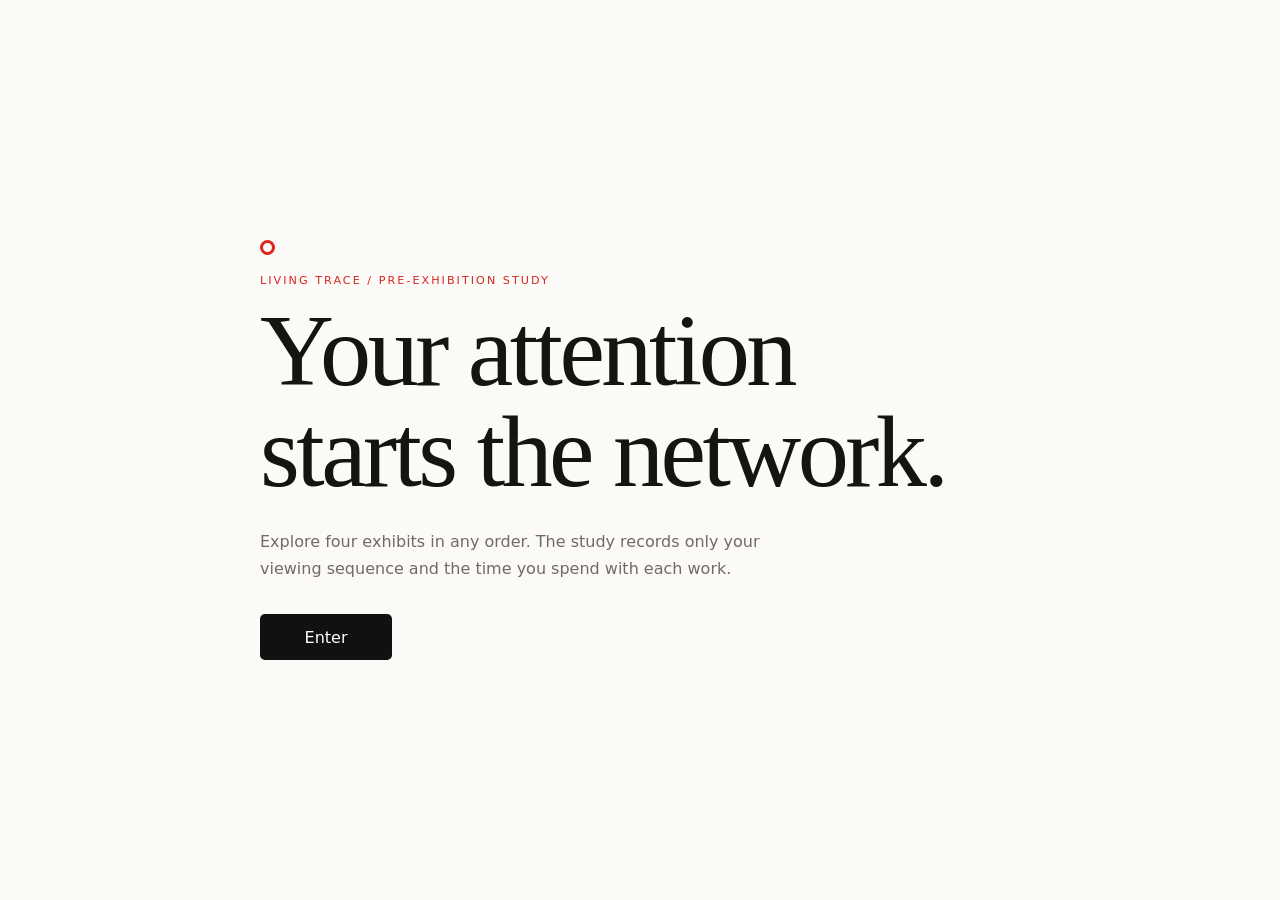
==== web/index.html @ 4df4bc29 "Add files via upload" ====
<!doctype html>
<html lang="en">
<head>
  <meta charset="utf-8">
  <meta name="viewport" content="width=device-width, initial-scale=1">
  <meta name="theme-color" content="#fbfaf7">
  <title>Inside Us — Co-creative Exhibition</title>
  <link rel="stylesheet" href="./style.css">
</head>
<body>
  <section id="visitor-test" class="visitor-test" aria-labelledby="visitor-test-title">
    <div id="test-welcome" class="test-welcome">
      <span class="test-mark" aria-hidden="true"></span>
      <p class="test-kicker">Living Trace / Pre-exhibition study</p>
      <h1 id="visitor-test-title">Your attention<br>starts the network.</h1>
      <p>
        Explore four exhibits in any order. The study records only your viewing
        sequence and the time you spend with each work.
      </p>
      <button id="enter-test" class="test-primary-action" type="button">Enter</button>
    </div>

    <div id="exhibit-picker" class="exhibit-picker" hidden>
      <header class="picker-heading">
        <div>
          <p class="test-kicker">Choose freely</p>
          <h1>Select an exhibit to view</h1>
          <p>Open every exhibit once. Your order and viewing time will form your personal trace.</p>
        </div>
        <div class="picker-progress" aria-live="polite">
          <strong id="viewed-count">0 / 4</strong>
          <span>exhibits viewed</span>
        </div>
      </header>

      <div class="exhibit-choice-grid" aria-label="Available exhibits">
        <button class="exhibit-choice" type="button" data-exhibit-id="Brain">
          <span class="choice-index">01</span>
          <span class="choice-image"><img src="./assets/brain.png" alt="White sculptural model of a brain"></span>
          <span class="choice-name">Brain</span>
          <span class="choice-status">Not viewed</span>
        </button>
        <button class="exhibit-choice" type="button" data-exhibit-id="Eye">
          <span class="choice-index">02</span>
          <span class="choice-image"><img src="./assets/eye.png" alt="White sculptural model of an eye"></span>
          <span class="choice-name">Eye</span>
          <span class="choice-status">Not viewed</span>
        </button>
        <button class="exhibit-choice" type="button" data-exhibit-id="Heart">
          <span class="choice-index">03</span>
          <span class="choice-image"><img src="./assets/heart.png" alt="White sculptural model of a heart"></span>
          <span class="choice-name">Heart</span>
          <span class="choice-status">Not viewed</span>
        </button>
        <button class="exhibit-choice" type="button" data-exhibit-id="Lung">
          <span class="choice-index">04</span>
          <span class="choice-image"><img src="./assets/lung.png" alt="White sculptural model of lungs"></span>
          <span class="choice-name">Lung</span>
          <span class="choice-status">Not viewed</span>
        </button>
      </div>
    </div>

    <dialog id="exhibit-dialog" class="exhibit-dialog" aria-labelledby="detail-title">
      <div class="detail-layout">
        <div class="detail-image-wrap">
          <img id="detail-image" src="" alt="">
        </div>
        <div class="detail-copy">
          <p id="detail-index" class="test-kicker"></p>
          <h2 id="detail-title"></h2>
          <p id="detail-description" class="detail-description"></p>
          <p id="detail-question" class="detail-question"></p>
          <div class="dwell-readout" aria-live="polite">
            <span>Viewing time</span>
            <strong id="detail-dwell-time">0.0s</strong>
          </div>
          <button id="finish-exhibit" class="test-primary-action" type="button">
            Finish viewing
          </button>
        </div>
      </div>
    </dialog>
  </section>

  <section id="visit-complete" class="visit-complete" aria-labelledby="visit-complete-title" hidden>
    <div class="visit-complete-inner">
      <span class="completion-mark" aria-hidden="true"></span>
      <p class="test-kicker">Visit complete</p>
      <h1 id="visit-complete-title">Your trace has<br>been recorded.</h1>
      <p>
        Your route and viewing time have created a personal record.<br>
        See how your visit becomes part of a wider exhibition trace.
      </p>
      <button id="view-my-journey" class="test-primary-action" type="button">
        View My Journey
      </button>
      <span class="completion-destination">Continue to Inside Us</span>
    </div>
  </section>

  <main id="app" data-active-layer="onsite" data-experience-mode="journey" hidden>
    <header class="site-header">
      <a class="brand" href="#exhibition" aria-label="Inside Us home">
        <span class="brand-mark" aria-hidden="true"></span>
        <span class="brand-name">Inside Us</span>
        <span class="brand-divider" aria-hidden="true"></span>
        <span class="brand-subtitle">Co-creative Exhibition</span>
      </a>

      <nav class="site-nav" aria-label="Primary navigation">
        <a href="#about">About</a>
        <a href="#method">Method</a>
        <a href="#exhibition">Exhibition</a>
        <a href="#credits">Credits</a>
      </nav>

      <div class="experience-switch" role="group" aria-label="Website view">
        <button id="mode-my-journey" class="experience-option is-active" type="button" aria-pressed="true">
          My Journey
        </button>
        <button id="mode-shared-space" class="experience-option" type="button" aria-pressed="false">
          Shared Space
        </button>
      </div>
    </header>

    <section id="exhibition" class="hero inside-us-hero" aria-labelledby="hero-title">
      <div class="hero-copy">
        <p class="eyebrow">Visitor-generated capillary network</p>
        <h1 id="hero-title">Inside<br>Us</h1>
        <span class="red-rule" aria-hidden="true"></span>
        <p>
          Every step becomes part of a growing network connecting the exhibits.
          Together, visitor movement builds a living spatial memory.
        </p>
      </div>

      <div class="hero-actions" aria-label="Growth layer controls">
        <div class="layer-switch" role="group" aria-label="Pointer-controlled layer">
          <button id="select-onsite" class="layer-option is-active" type="button" aria-pressed="true">
            On-site data
          </button>
          <button id="select-exhibition" class="layer-option" type="button" aria-pressed="false">
            Exhibition memory
          </button>
          <button id="select-personal" class="layer-option personal-layer-option" type="button" aria-pressed="false">
            Your journey
          </button>
        </div>
        <button id="replay-active" class="replay-button" type="button">
          <span aria-hidden="true">↻</span> Replay Session
        </button>
      </div>

      <p id="pointer-hint" class="pointer-hint">
        Move horizontally — left is the beginning, right is the present.
      </p>

      <canvas
        id="network-canvas"
        role="img"
        aria-label="Interactive capillary network connecting Brain, Eye, Heart, and Lung"
        title="Move left to right to scrub the selected growth layer"
      ></canvas>

      <p id="loading-message" class="message" role="status">Loading living network…</p>
      <section id="error-message" class="message error" role="alert" hidden>
        <strong>Network data could not be loaded.</strong>
        <span id="error-detail"></span>
        <span>Run <code>python -m http.server 8000</code>, then open <code>/web/</code>.</span>
      </section>
    </section>

    <section class="mode-story" aria-live="polite">
      <article id="journey-view" class="journey-view mode-panel">
        <div class="mode-panel-intro">
          <p class="section-kicker purple-kicker">Your visit</p>
          <h2>A route that belongs<br>to this encounter.</h2>
          <p class="mode-panel-note">
            Your journey is one part of a larger shared trace.
          </p>
          <button id="journey-replay-button" class="editorial-action purple-action" type="button">
            Replay My Journey
          </button>
          <button id="see-shared-space" class="text-link" type="button">
            See the Shared Space <span aria-hidden="true">→</span>
          </button>
        </div>
        <div class="journey-facts">
          <div class="journey-identity">
            <span id="journey-date">—</span>
            <small id="journey-visitor-id">Anonymous visitor</small>
          </div>
          <dl>
            <div class="journey-route-fact">
              <dt>You visited</dt>
              <dd id="journey-order">—</dd>
            </div>
            <div>
              <dt>Time in exhibition</dt>
              <dd id="journey-total-time">—</dd>
            </div>
            <div>
              <dt>Longest stop</dt>
              <dd id="journey-longest-stop">—</dd>
            </div>
          </dl>
        </div>
      </article>

      <article id="shared-view" class="shared-view mode-panel" hidden>
        <div class="mode-panel-intro">
          <p class="section-kicker red-kicker">Session trace</p>
          <h2>This was us.</h2>
          <p>
            Visitor journeys from the same session combine to form a shared trace.
            Routes become stronger as more people move between the same exhibits.
          </p>
          <button id="shared-replay-button" class="editorial-action" type="button">
            Replay Session
          </button>
        </div>
        <div class="shared-facts">
          <div>
            <strong id="metric-visitors">—</strong>
            <span>visitors</span>
          </div>
          <div>
            <strong id="metric-events">—</strong>
            <span>transitions</span>
          </div>
          <div class="memory-summary">
            <p class="section-kicker blue-kicker">Exhibition memory</p>
            <p>Each completed session leaves another layer behind.</p>
            <button id="view-memory-button" class="text-link blue-link" type="button">
              View Exhibition Memory <span aria-hidden="true">→</span>
            </button>
          </div>
        </div>
      </article>
    </section>

    <section class="timeline-section" aria-labelledby="timeline-title">
      <div class="timeline-intro">
        <p class="section-kicker blue-kicker">Exhibition timeline</p>
        <h2 id="timeline-title">Watch the exhibition grow</h2>
        <p>Explore how visitor traces accumulate throughout Inside Us.</p>
      </div>
      <div id="exhibition-date-strip" class="exhibition-date-strip" aria-label="Exhibition timeline from 1 July to 30 July 2026">
      <div class="date-strip-heading">
        <span>Opening · 01 July 2026</span>
        <strong id="timeline-current-date">01 July 2026</strong>
        <span>End · 30 July 2026</span>
      </div>
      <div id="date-timeline-viewport" class="date-timeline-viewport">
        <div id="date-timeline-track" class="date-timeline-track"></div>
      </div>
      <div id="visitor-date-key" class="visitor-date-key">
        <span aria-hidden="true"></span>
        Your visit · 10 July 2026
      </div>
      </div>
    </section>

    <section id="about" class="editorial-section about-exhibition" aria-labelledby="about-title">
      <header class="section-heading">
        <p class="section-kicker red-kicker">About the exhibition</p>
        <h2 id="about-title">Four encounters.<br>One changing trace.</h2>
        <p>
          Inside Us explores four familiar parts of the human body through movement,
          connection and collective participation. Visitors are free to encounter the
          exhibits in their own order, creating a different trace with every journey.
        </p>
      </header>
      <div class="exhibit-editorial-grid">
        <article class="exhibit-editorial">
          <div class="editorial-organ"><img src="./assets/brain.png" alt="White sculptural model of a brain"></div>
          <p>01 — Brain</p>
          <h3>Connection</h3>
          <span>Thought, memory and connection.</span>
        </article>
        <article class="exhibit-editorial">
          <div class="editorial-organ"><img src="./assets/eye.png" alt="White sculptural model of an eye"></div>
          <p>02 — Eye</p>
          <h3>Perception</h3>
          <span>Vision, perception and observation.</span>
        </article>
        <article class="exhibit-editorial">
          <div class="editorial-organ"><img src="./assets/heart.png" alt="White sculptural model of a heart"></div>
          <p>03 — Heart</p>
          <h3>Rhythm</h3>
          <span>Rhythm, circulation and movement.</span>
        </article>
        <article class="exhibit-editorial">
          <div class="editorial-organ"><img src="./assets/lung.png" alt="White sculptural model of lungs"></div>
          <p>04 — Lung</p>
          <h3>Exchange</h3>
          <span>Breath, exchange and flow.</span>
        </article>
      </div>
    </section>

    <section class="editorial-section memory-scales" aria-labelledby="memory-scales-title">
      <header class="section-heading compact-heading">
        <p class="section-kicker">Three scales of memory</p>
        <h2 id="memory-scales-title">One visit can be read<br>at three different scales.</h2>
      </header>
      <div class="memory-scale-list">
        <article class="memory-scale personal-scale">
          <p>Your journey</p>
          <h3>This is me.</h3>
          <span>A personal trace of your route, viewing order and time with each exhibit.</span>
        </article>
        <article class="memory-scale session-scale">
          <p>Session trace</p>
          <h3>This was us.</h3>
          <span>Individual journeys from the same session combine into a shared network.</span>
        </article>
        <article class="memory-scale exhibition-scale">
          <p>Exhibition memory</p>
          <h3>This is what we left behind.</h3>
          <span>Completed sessions gradually accumulate into a longer history of the exhibition.</span>
        </article>
      </div>
    </section>

    <section class="editorial-section trace-process" aria-labelledby="trace-process-title">
      <header class="section-heading compact-heading">
        <p class="section-kicker red-kicker">Your visit becomes a trace</p>
        <h2 id="trace-process-title">From movement<br>to shared memory.</h2>
      </header>
      <div class="process-list">
        <article>
          <span>01 — Move</span>
          <p>Explore the four exhibits in your own order.</p>
        </article>
        <article>
          <span>02 — Leave a trace</span>
          <p>Your route and viewing time shape a personal visual record.</p>
        </article>
        <article>
          <span>03 — Become part of the whole</span>
          <p>Your trace joins other visitors and contributes to the evolving exhibition memory.</p>
        </article>
      </div>
    </section>

    <section class="memory-reflection" aria-labelledby="memory-reflection-title">
      <div class="memory-reflection-copy">
        <p class="section-kicker blue-kicker">Exhibition memory</p>
        <h2 id="memory-reflection-title">Every visit leaves<br>something behind.</h2>
        <p>
          Individual journeys end when visitors leave the gallery, but their traces
          can remain within a collective visual memory.
        </p>
        <p>
          Over time, the exhibition changes through the activity of the people who
          move through it.
        </p>
      </div>
      <div class="memory-visual" aria-hidden="true">
        <img src="./assets/brain.png" alt="">
        <img src="./assets/eye.png" alt="">
        <img src="./assets/heart.png" alt="">
        <img src="./assets/lung.png" alt="">
        <svg viewBox="0 0 900 420" preserveAspectRatio="none">
          <path d="M40 226 C126 126 206 294 292 206 S454 96 532 210 S704 312 860 176"/>
          <path d="M111 191 C96 145 79 122 54 94 M126 201 C121 253 88 278 55 304 M256 225 C230 171 216 132 234 86 M438 164 C420 114 446 74 476 44 M572 227 C602 165 630 132 674 100 M734 246 C754 295 800 310 843 326"/>
          <path d="M85 146 C58 132 45 118 30 101 M93 267 C71 280 60 300 48 329 M230 133 C204 116 190 98 184 73 M464 97 C491 81 508 61 518 34 M628 139 C650 121 664 98 668 73 M803 302 C830 286 852 280 878 283"/>
        </svg>
      </div>
    </section>

    <section id="method" class="editorial-section method-section" aria-labelledby="method-title">
      <header class="section-heading compact-heading">
        <p class="section-kicker red-kicker">Method</p>
        <h2 id="method-title">How the trace grows</h2>
      </header>
      <div class="mapping-list">
        <article>
          <span>Visit order</span><i aria-hidden="true">→</i><strong>Connections</strong>
          <p>The order of exhibits determines the sequence of links.</p>
        </article>
        <article>
          <span>Repeated transitions</span><i aria-hidden="true">→</i><strong>Stronger routes</strong>
          <p>Routes shared by more journeys become more visually prominent.</p>
        </article>
        <article>
          <span>Viewing time</span><i aria-hidden="true">→</i><strong>Denser growth</strong>
          <p>Longer viewing produces denser local branching.</p>
        </article>
      </div>
    </section>

    <section class="editorial-section visit-section" aria-labelledby="visit-title">
      <div>
        <p class="section-kicker">Visit Inside Us</p>
        <h2 id="visit-title">Inside Us</h2>
        <p>Co-creative Exhibition</p>
      </div>
      <div class="visit-details">
        <p><span>Dates</span><strong>10–30 July 2026</strong></p>
        <p><span>Location</span><strong>[Exhibition location]</strong></p>
      </div>
    </section>

    <section id="credits" class="editorial-section project-context" aria-labelledby="project-context-title">
      <div>
        <p class="section-kicker">About this project</p>
        <h2 id="project-context-title">A practice-based<br>research prototype.</h2>
      </div>
      <div class="project-context-copy">
        <p>
          Inside Us is a practice-based research project exploring how visitor movement
          data can become both a personal trace and a shared exhibition memory.
        </p>
        <p class="project-credit">
          <strong>MA Design Informatics</strong><br>
          University of Edinburgh<br>
          Zhuoran Zhao · 2026
        </p>
        <small>
          The online experience represents a proposed physical exhibition system.
          Behavioural input for the study was generated through the preceding browser simulation.
        </small>
      </div>
    </section>

    <section id="controls" class="debug-controls" aria-label="Internal animation controls" hidden>
        <header class="card-header">
          <p class="card-kicker">Growth controls</p>
          <span id="active-layer-badge" class="layer-badge">On-site</span>
        </header>

        <div class="timeline-group onsite-timeline">
          <div class="timeline-heading">
            <span id="onsite-visitor-readout">Visitors arrived 0 / 0</span>
            <span id="time-readout">0:00.0 / 0:00.0</span>
          </div>
          <input id="timeline" type="range" min="0" max="1000" value="0" step="1">
          <div class="timeline-actions">
            <button id="play-pause" type="button" aria-pressed="false">Play current</button>
            <button id="restart" type="button">Reset current</button>
          </div>
        </div>

        <div class="timeline-group exhibition-timeline">
          <div class="timeline-heading">
            <span>Whole exhibition</span>
            <span id="exhibition-readout">Accumulation 0%</span>
          </div>
          <input id="exhibition-timeline" type="range" min="0" max="1000" value="0" step="1">
          <div class="timeline-actions">
            <button id="exhibition-play-pause" type="button" aria-pressed="false">
              Play accumulation
            </button>
            <button id="exhibition-restart" type="button">Reset accumulation</button>
          </div>
        </div>

        <div id="personal-timeline-group" class="timeline-group personal-timeline" hidden>
          <div class="timeline-heading">
            <span id="personal-stage-readout">Your journey is ready</span>
            <span id="personal-time-readout">0:00.0 / 0:00.0</span>
          </div>
          <input id="personal-timeline" type="range" min="0" max="1000" value="0" step="1">
          <div class="timeline-actions">
            <button id="personal-play-pause" type="button" aria-pressed="false">
              Play journey
            </button>
            <button id="personal-restart" type="button">Reset journey</button>
          </div>
          <p id="personal-order-readout" class="personal-order-readout"></p>
        </div>

        <div class="display-actions">
          <label for="speed">Speed
            <select id="speed">
              <option value="0.5">0.5×</option>
              <option value="1" selected>1×</option>
              <option value="2">2×</option>
            </select>
          </label>
          <button id="fullscreen" type="button">Fullscreen</button>
          <button id="toggle-labels" type="button" aria-pressed="true">Hide labels</button>
        </div>
        <span id="metric-branches">—</span>
        <span id="metric-routes">—</span>
        <span id="metric-dwell">—</span>
    </section>

    <footer class="site-footer">
      <span>Inside Us · Co-creative Exhibition</span>
      <span>Personal trace · Session trace · Exhibition memory</span>
      <span>© 2026</span>
    </footer>
  </main>

  <script src="./app.js" defer></script>
</body>
</html>
---- web/style.css ----
:root {
  color-scheme: light;
  --paper: #fbfaf7;
  --paper-bright: #ffffff;
  --ink: #151412;
  --muted: #6f6b65;
  --line: #dfdcd5;
  --line-dark: #bcb7af;
  --red: #d7271f;
  --red-soft: #ec544c;
  --purple: #7b2bc7;
  --purple-soft: #a865df;
  --blue: #1768d4;
  --blue-soft: #6d9fe8;
  font-family: Inter, ui-sans-serif, system-ui, -apple-system, BlinkMacSystemFont,
    "Segoe UI", sans-serif;
  background: var(--paper);
  color: var(--ink);
}

* {
  box-sizing: border-box;
}

html {
  scroll-behavior: smooth;
  background: var(--paper);
}

body {
  min-width: 320px;
  margin: 0;
  overflow-x: hidden;
  background:
    radial-gradient(circle at 50% 30%, rgba(255, 255, 255, 0.92), transparent 46rem),
    var(--paper);
  color: var(--ink);
}

[hidden] {
  display: none !important;
}

.visitor-test {
  min-height: 100vh;
  padding: clamp(1.25rem, 4vw, 3.5rem);
  background:
    linear-gradient(rgba(251, 250, 247, 0.88), rgba(251, 250, 247, 0.98)),
    repeating-linear-gradient(90deg, transparent 0, transparent 11.9vw, rgba(21, 20, 18, 0.035) 12vw);
}

.test-welcome {
  display: grid;
  width: min(760px, 100%);
  min-height: calc(100vh - clamp(2.5rem, 8vw, 7rem));
  align-content: center;
  justify-items: start;
  margin: 0 auto;
}

.test-mark {
  width: 15px;
  height: 15px;
  margin-bottom: 1.2rem;
  border: 3px solid var(--red);
  border-radius: 50%;
}

.test-kicker {
  margin: 0 0 0.9rem;
  color: var(--red);
  font-size: 0.7rem;
  font-weight: 500;
  letter-spacing: 0.18em;
  text-transform: uppercase;
}

.test-welcome h1,
.picker-heading h1 {
  margin: 0;
  font-family: Georgia, "Times New Roman", serif;
  font-weight: 400;
  letter-spacing: -0.035em;
  line-height: 0.98;
}

.test-welcome h1 {
  max-width: 720px;
  font-size: clamp(3.5rem, 8vw, 7.6rem);
}

.test-welcome > p:not(.test-kicker) {
  max-width: 520px;
  margin: 1.6rem 0 2rem;
  color: var(--muted);
  line-height: 1.7;
}

.test-primary-action {
  min-width: 132px;
  min-height: 46px;
  padding: 0.75rem 1.35rem;
  color: #ffffff;
  background: #111111;
  border: 0;
  border-radius: 5px;
  cursor: pointer;
}

.test-primary-action:hover {
  background: var(--red);
}

.exhibit-picker {
  width: min(1500px, 100%);
  margin: 0 auto;
}

.picker-heading {
  display: flex;
  align-items: flex-end;
  justify-content: space-between;
  gap: 2rem;
  margin: 1.5rem 0 clamp(2rem, 5vw, 4.5rem);
}

.picker-heading h1 {
  font-size: clamp(2.7rem, 5vw, 5.4rem);
}

.picker-heading p:last-child {
  max-width: 620px;
  margin: 1rem 0 0;
  color: var(--muted);
  line-height: 1.6;
}

.picker-progress {
  display: grid;
  min-width: 130px;
  justify-items: end;
  padding-bottom: 0.4rem;
}

.picker-progress strong {
  color: var(--red);
  font-family: Georgia, "Times New Roman", serif;
  font-size: 2.2rem;
  font-weight: 400;
}

.picker-progress span {
  color: var(--muted);
  font-size: 0.68rem;
  letter-spacing: 0.08em;
  text-transform: uppercase;
}

.exhibit-choice-grid {
  display: grid;
  grid-template-columns: repeat(4, minmax(0, 1fr));
  gap: clamp(0.8rem, 2vw, 2rem);
}

.exhibit-choice {
  position: relative;
  display: grid;
  min-width: 0;
  justify-items: start;
  padding: 0 0 1rem;
  overflow: hidden;
  color: var(--ink);
  text-align: left;
  background: rgba(255, 255, 255, 0.44);
  border: 0;
  border-bottom: 1px solid var(--line-dark);
  cursor: pointer;
}

.exhibit-choice:hover,
.exhibit-choice:focus-visible {
  border-bottom-color: var(--red);
}

.choice-index {
  position: absolute;
  top: 0.75rem;
  left: 0.75rem;
  z-index: 1;
  color: var(--red);
  font-family: Georgia, "Times New Roman", serif;
}

.choice-image {
  display: grid;
  width: 100%;
  aspect-ratio: 4 / 5;
  place-items: center;
  margin-bottom: 1rem;
  overflow: hidden;
  background: rgba(255, 255, 255, 0.66);
}

.choice-image img {
  width: 84%;
  height: 84%;
  object-fit: contain;
  filter: drop-shadow(0 13px 10px rgba(33, 27, 22, 0.15));
  transition: transform 320ms ease;
}

.exhibit-choice:hover .choice-image img {
  transform: scale(1.035);
}

.choice-name {
  font-family: Georgia, "Times New Roman", serif;
  font-size: 1.65rem;
}

.choice-status {
  margin-top: 0.35rem;
  color: var(--muted);
  font-size: 0.68rem;
  letter-spacing: 0.08em;
  text-transform: uppercase;
}

.exhibit-choice.is-viewed .choice-status {
  color: var(--red);
}

.exhibit-choice.is-viewed::after {
  position: absolute;
  right: 0.8rem;
  bottom: 1.15rem;
  width: 8px;
  height: 8px;
  background: var(--red);
  border-radius: 50%;
  content: "";
}

.exhibit-dialog {
  width: min(980px, calc(100% - 2rem));
  max-height: calc(100vh - 2rem);
  padding: 0;
  overflow: auto;
  color: var(--ink);
  background: var(--paper-bright);
  border: 1px solid var(--line-dark);
  border-radius: 8px;
  box-shadow: 0 24px 80px rgba(20, 16, 12, 0.24);
}

.exhibit-dialog::backdrop {
  background: rgba(247, 245, 240, 0.88);
  backdrop-filter: blur(6px);
}

.detail-layout {
  display: grid;
  grid-template-columns: minmax(0, 1.1fr) minmax(300px, 0.9fr);
  min-height: 590px;
}

.detail-image-wrap {
  display: grid;
  min-height: 0;
  place-items: center;
  padding: clamp(1.5rem, 4vw, 3.5rem);
  background: var(--paper);
}

.detail-image-wrap img {
  width: 100%;
  height: min(62vh, 520px);
  object-fit: contain;
  filter: drop-shadow(0 17px 13px rgba(33, 27, 22, 0.17));
}

.detail-copy {
  display: grid;
  align-content: center;
  padding: clamp(2rem, 5vw, 4.5rem);
}

.detail-copy h2 {
  margin: 0 0 1.2rem;
  font-family: Georgia, "Times New Roman", serif;
  font-size: clamp(2.8rem, 5vw, 5rem);
  font-weight: 400;
}

.detail-description,
.detail-question {
  margin: 0;
  color: var(--muted);
  line-height: 1.7;
}

.detail-question {
  margin-top: 1.2rem;
  color: var(--ink);
  font-family: Georgia, "Times New Roman", serif;
  font-size: 1.15rem;
}

.dwell-readout {
  display: flex;
  align-items: baseline;
  justify-content: space-between;
  gap: 1rem;
  margin: 2rem 0 1rem;
  padding-top: 1rem;
  border-top: 1px solid var(--line);
}

.dwell-readout span {
  color: var(--muted);
  font-size: 0.7rem;
  letter-spacing: 0.08em;
  text-transform: uppercase;
}

.dwell-readout strong {
  color: var(--red);
  font-family: Georgia, "Times New Roman", serif;
  font-size: 1.8rem;
  font-weight: 400;
  font-variant-numeric: tabular-nums;
}

button,
select,
input {
  font: inherit;
}

button,
a,
select,
input[type="range"] {
  -webkit-tap-highlight-color: transparent;
}

button:focus-visible,
a:focus-visible,
select:focus-visible,
input:focus-visible {
  outline: 2px solid var(--red);
  outline-offset: 3px;
}

#app {
  min-height: 100vh;
  background: transparent;
}

.site-header {
  position: relative;
  z-index: 10;
  display: flex;
  min-height: 66px;
  align-items: center;
  justify-content: space-between;
  gap: 2rem;
  padding: 0 2.8vw;
  background: rgba(251, 250, 247, 0.94);
  border-bottom: 1px solid var(--line);
}

.brand {
  display: inline-flex;
  align-items: center;
  gap: 0.9rem;
  color: var(--ink);
  text-decoration: none;
  white-space: nowrap;
}

.brand-mark {
  width: 13px;
  height: 13px;
  border: 3px solid var(--red);
  border-radius: 50%;
}

.brand-name {
  font-size: 0.76rem;
  font-weight: 500;
  letter-spacing: 0.34em;
  text-transform: uppercase;
}

.brand-divider {
  width: 1px;
  height: 22px;
  background: var(--line-dark);
}

.brand-subtitle {
  color: var(--muted);
  font-size: 0.78rem;
}

.site-nav {
  display: flex;
  align-items: center;
  gap: clamp(1.1rem, 2.4vw, 2.4rem);
}

.site-nav a {
  color: var(--ink);
  font-size: 0.78rem;
  text-decoration: none;
}

.site-nav a:hover {
  color: var(--red);
}

.site-nav .nav-feature {
  display: inline-flex;
  min-height: 38px;
  align-items: center;
  gap: 0.7rem;
  padding: 0 1.15rem;
  color: #ffffff;
  background: #111111;
  border-radius: 7px;
}

.site-nav .nav-feature:hover {
  color: #ffffff;
  background: var(--red);
}

.hero {
  position: relative;
  z-index: 1;
  height: 540px;
  overflow: hidden;
  border-bottom: 1px solid var(--line);
}

.hero::after {
  position: absolute;
  inset: 0;
  z-index: 1;
  pointer-events: none;
  content: "";
  background:
    linear-gradient(90deg, rgba(251, 250, 247, 0.92) 0, rgba(251, 250, 247, 0.72) 25rem, transparent 37rem),
    linear-gradient(180deg, rgba(251, 250, 247, 0.48), transparent 28%, transparent 82%, rgba(251, 250, 247, 0.62));
}

.hero-copy {
  position: absolute;
  top: 36px;
  left: 2.9vw;
  z-index: 4;
  width: min(390px, 36vw);
}

.eyebrow {
  margin: 0 0 0.75rem;
  color: var(--red);
  font-size: 0.69rem;
  font-weight: 500;
  letter-spacing: 0.16em;
  text-transform: uppercase;
}

.hero-copy h1 {
  margin: 0;
  color: #0e0d0c;
  font-family: Georgia, "Times New Roman", serif;
  font-size: clamp(2.8rem, 4.2vw, 4.9rem);
  font-weight: 400;
  letter-spacing: -0.035em;
  line-height: 0.98;
}

.red-rule {
  display: block;
  width: 54px;
  height: 3px;
  margin: 1.35rem 0 1rem;
  background: var(--red);
}

.hero-copy > p:last-child {
  max-width: 350px;
  margin: 0;
  color: var(--muted);
  font-size: 0.86rem;
  line-height: 1.65;
}

.hero-actions {
  position: absolute;
  top: 34px;
  right: 2.8vw;
  z-index: 5;
  display: flex;
  align-items: center;
  gap: 0.8rem;
}

.layer-switch {
  display: flex;
  padding: 2px;
  background: rgba(255, 255, 255, 0.88);
  border: 1px solid var(--line);
  border-radius: 8px;
}

.layer-option,
.replay-button {
  min-height: 42px;
  padding: 0 1.25rem;
  color: var(--ink);
  background: transparent;
  border: 0;
  border-radius: 6px;
  cursor: pointer;
}

.layer-option.is-active {
  color: #ffffff;
  background: #111111;
}

.layer-option.personal-layer-option.is-active {
  color: #ffffff;
  background: var(--purple);
}

.replay-button {
  display: inline-flex;
  align-items: center;
  gap: 0.55rem;
  color: var(--red);
  background: rgba(255, 255, 255, 0.68);
  border: 1px solid var(--red);
}

.replay-button:hover {
  color: #ffffff;
  background: var(--red);
}

.pointer-hint {
  position: absolute;
  top: 92px;
  right: 2.9vw;
  z-index: 5;
  margin: 0;
  color: var(--muted);
  font-size: 0.72rem;
}

#network-canvas {
  position: absolute;
  inset: 0;
  z-index: 0;
  display: block;
  width: 100%;
  height: 100%;
  background: transparent;
  cursor: ew-resize;
  /* Vertical panning remains available so mobile can hand the next gesture
     back to native page scrolling after the selected growth reaches 100%. */
  touch-action: pan-y;
}

.message {
  position: absolute;
  top: 50%;
  left: 50%;
  z-index: 8;
  width: min(34rem, calc(100% - 2rem));
  margin: 0;
  padding: 0.9rem 1rem;
  color: var(--ink);
  text-align: center;
  transform: translate(-50%, -50%);
}

.message[hidden],
.information-card[hidden] {
  display: none;
}

.error {
  display: grid;
  gap: 0.45rem;
  background: rgba(255, 255, 255, 0.97);
  border: 1px solid var(--red);
  border-radius: 8px;
}

.exhibition-date-strip {
  display: grid;
  grid-template-columns: 170px minmax(0, 1fr) 180px;
  min-height: 92px;
  align-items: center;
  gap: 1rem;
  padding: 0 2.8vw;
  background: rgba(251, 250, 247, 0.94);
  border-bottom: 1px solid var(--line);
}

.date-strip-heading {
  display: grid;
  gap: 0.18rem;
}

.date-strip-heading > span,
.visitor-date-key {
  color: var(--muted);
  font-size: 0.66rem;
  letter-spacing: 0.08em;
  text-transform: uppercase;
}

.date-strip-heading strong {
  font-family: Georgia, "Times New Roman", serif;
  font-size: 1.05rem;
  font-weight: 400;
}

.date-timeline-viewport {
  position: relative;
  min-width: 0;
  overflow-x: hidden;
  mask-image: linear-gradient(90deg, transparent, #000 7%, #000 93%, transparent);
}

.date-timeline-track {
  position: relative;
  display: flex;
  width: max-content;
  min-height: 70px;
  align-items: center;
  padding: 0 46%;
}

.date-timeline-track::before {
  position: absolute;
  top: 31px;
  right: 0;
  left: 0;
  height: 1px;
  content: "";
  background: var(--line-dark);
}

.date-tick {
  position: relative;
  z-index: 1;
  display: grid;
  width: 54px;
  min-width: 54px;
  height: 68px;
  place-items: center;
  align-content: center;
  gap: 0.12rem;
  padding: 0;
  color: var(--muted);
  background: transparent;
  border: 0;
  cursor: pointer;
}

.date-tick::before {
  width: 5px;
  height: 5px;
  margin-bottom: 0.08rem;
  content: "";
  background: var(--paper);
  border: 1px solid var(--line-dark);
  border-radius: 50%;
  transition: width 160ms ease, height 160ms ease, background 160ms ease;
}

.date-tick strong {
  font-family: Georgia, "Times New Roman", serif;
  font-size: 0.8rem;
  font-weight: 400;
  line-height: 1;
  transition: color 160ms ease, font-size 160ms ease, transform 160ms ease;
}

.date-tick span {
  min-height: 0.65rem;
  color: var(--muted);
  font-size: 0.5rem;
  letter-spacing: 0.08em;
  text-transform: uppercase;
}

.date-tick.is-near strong {
  color: var(--ink);
  font-size: 0.94rem;
}

.date-tick.is-active::before {
  width: 9px;
  height: 9px;
  background: var(--red);
  border-color: var(--red);
}

.date-tick.is-active strong {
  color: var(--red);
  font-size: 1.42rem;
  transform: translateY(2px);
}

.date-tick.is-visitor-date:not(.is-active)::before {
  width: 8px;
  height: 8px;
  background: var(--paper);
  border: 2px solid var(--red);
}

.date-tick.is-visitor-date strong,
.date-tick.is-visitor-date span {
  color: var(--red);
}

.exhibition-date-strip.is-controlling {
  box-shadow: inset 0 2px 0 rgba(215, 39, 31, 0.72);
}

.visitor-date-key {
  display: inline-flex;
  align-items: center;
  justify-content: flex-end;
  gap: 0.45rem;
  color: var(--red);
  letter-spacing: 0.04em;
}

.visitor-date-key > span {
  width: 8px;
  height: 8px;
  background: var(--paper);
  border: 2px solid var(--red);
  border-radius: 50%;
}

.information-grid {
  display: grid;
  grid-template-columns: minmax(0, 1.25fr) minmax(320px, 0.95fr) minmax(280px, 0.72fr);
  gap: 0.85rem;
  padding: 0.95rem 2.8vw 1rem;
}

.information-card {
  min-width: 0;
  padding: 1.25rem 1.35rem;
  background: rgba(255, 255, 255, 0.54);
  border: 1px solid var(--line);
  border-radius: 10px;
}

.card-header {
  display: flex;
  align-items: center;
  justify-content: space-between;
  gap: 1rem;
  margin-bottom: 1rem;
}

.card-kicker {
  margin: 0;
  font-size: 0.78rem;
  font-weight: 500;
  letter-spacing: 0.04em;
  text-transform: uppercase;
}

.card-index,
.layer-badge,
.live-indicator {
  color: var(--muted);
  font-size: 0.69rem;
}

.layer-badge {
  padding: 0.2rem 0.45rem;
  color: var(--red);
  border: 1px solid var(--red);
  border-radius: 4px;
}

.live-indicator {
  display: inline-flex;
  align-items: center;
  gap: 0.35rem;
}

.live-indicator > span {
  width: 7px;
  height: 7px;
  background: var(--red);
  border-radius: 50%;
}

.method-steps {
  display: grid;
  grid-template-columns: repeat(3, minmax(0, 1fr));
  gap: 1rem;
}

.method-step {
  position: relative;
  min-width: 0;
  padding-left: 2rem;
}

.method-step + .method-step {
  border-left: 1px solid var(--line);
}

.step-number {
  position: absolute;
  top: 0.25rem;
  left: 0;
  color: var(--red);
  font-family: Georgia, "Times New Roman", serif;
  font-size: 0.88rem;
}

.method-step + .method-step .step-number {
  left: 0.75rem;
}

.step-symbol {
  display: grid;
  width: 44px;
  height: 44px;
  place-items: center;
  margin-bottom: 0.7rem;
  color: var(--red);
  font-family: Georgia, "Times New Roman", serif;
  font-size: 1.6rem;
  border: 1px solid var(--line);
  border-radius: 50%;
}

.method-step h2 {
  margin: 0 0 0.4rem;
  font-size: 0.78rem;
  font-weight: 500;
}

.method-step p {
  margin: 0;
  color: var(--muted);
  font-size: 0.72rem;
  line-height: 1.55;
}

.timeline-group + .timeline-group {
  margin-top: 0.8rem;
  padding-top: 0.8rem;
  border-top: 1px solid var(--line);
}

.timeline-heading,
.timeline-actions,
.display-actions {
  display: flex;
  align-items: center;
  justify-content: space-between;
  gap: 0.55rem;
}

.timeline-heading {
  margin-bottom: 0.35rem;
  color: var(--muted);
  font-size: 0.69rem;
  font-variant-numeric: tabular-nums;
}

.timeline-group input[type="range"] {
  width: 100%;
  margin: 0;
  accent-color: var(--red);
  cursor: pointer;
}

#app[data-active-layer="personal"] .timeline-group input[type="range"],
.personal-timeline input[type="range"] {
  accent-color: var(--purple);
}

.personal-order-readout {
  margin: 0.65rem 0 0;
  color: var(--purple);
  font-family: Georgia, "Times New Roman", serif;
  font-size: 0.78rem;
  line-height: 1.45;
}

.timeline-actions {
  justify-content: flex-start;
  margin-top: 0.42rem;
}

.timeline-actions button,
.display-actions button,
.display-actions select {
  min-height: 29px;
  padding: 0.28rem 0.58rem;
  color: var(--ink);
  background: transparent;
  border: 1px solid var(--line-dark);
  border-radius: 5px;
  cursor: pointer;
}

.timeline-actions button:hover,
.display-actions button:hover {
  color: var(--red);
  border-color: var(--red);
}

.display-actions {
  justify-content: flex-start;
  flex-wrap: wrap;
  margin-top: 0.85rem;
  padding-top: 0.75rem;
  border-top: 1px solid var(--line);
}

.display-actions label {
  display: inline-flex;
  align-items: center;
  gap: 0.35rem;
  color: var(--muted);
  font-size: 0.69rem;
}

.metric-grid {
  display: grid;
  grid-template-columns: repeat(3, minmax(0, 1fr));
  gap: 0.75rem;
}

.metric-primary {
  grid-column: 1 / -1;
  display: flex;
  align-items: baseline;
  justify-content: space-between;
  gap: 1rem;
  padding-bottom: 0.65rem;
  border-bottom: 1px solid var(--line);
}

.metric-primary span,
.metric-small span {
  color: var(--muted);
  font-size: 0.69rem;
}

.metric-primary strong {
  color: var(--red);
  font-family: Georgia, "Times New Roman", serif;
  font-size: clamp(1.8rem, 2.4vw, 2.5rem);
  font-weight: 400;
  font-variant-numeric: tabular-nums;
}

.metric-small {
  display: grid;
  gap: 0.18rem;
}

.metric-small strong {
  font-family: Georgia, "Times New Roman", serif;
  font-size: 1.15rem;
  font-weight: 400;
}

.site-footer {
  display: grid;
  grid-template-columns: 1fr 2fr 1fr;
  gap: 1rem;
  padding: 1.05rem 2.8vw;
  color: var(--muted);
  font-size: 0.7rem;
  border-top: 1px solid var(--line);
}

.site-footer span:nth-child(2) {
  text-align: center;
}

.site-footer span:last-child {
  text-align: right;
}

@media (max-width: 1120px) {
  .site-nav a:not(.nav-feature) {
    display: none;
  }

  .information-grid {
    grid-template-columns: repeat(2, minmax(0, 1fr));
  }

  .network-card {
    grid-column: 1 / -1;
  }
}

@media (max-width: 780px) {
  .visitor-test {
    padding: 1rem;
  }

  .test-welcome {
    min-height: calc(100vh - 2rem);
  }

  .test-welcome h1 {
    font-size: clamp(3.1rem, 16vw, 5.2rem);
  }

  .picker-heading {
    align-items: flex-start;
    margin-top: 0.5rem;
  }

  .picker-progress {
    min-width: 88px;
  }

  .exhibit-choice-grid {
    grid-template-columns: repeat(2, minmax(0, 1fr));
  }

  .choice-name {
    font-size: 1.35rem;
  }

  .detail-layout {
    grid-template-columns: 1fr;
  }

  .detail-image-wrap {
    min-height: 290px;
    padding: 1.25rem;
  }

  .detail-image-wrap img {
    height: 260px;
  }

  .detail-copy {
    padding: 1.5rem;
  }

  .detail-copy h2 {
    font-size: 2.8rem;
  }

  .site-header {
    min-height: 58px;
    padding: 0 1rem;
  }

  .brand-subtitle,
  .brand-divider,
  .site-nav {
    display: none;
  }

  .hero {
    height: 1240px;
  }

  .hero::after {
    background: linear-gradient(
      180deg,
      rgba(251, 250, 247, 0.99) 0,
      rgba(251, 250, 247, 0.98) 300px,
      rgba(251, 250, 247, 0.72) 360px,
      transparent 430px
    );
  }

  .hero-copy {
    top: 24px;
    left: 1rem;
    width: calc(100% - 2rem);
  }

  .hero-copy h1 {
    font-size: clamp(2.45rem, 12vw, 3.6rem);
  }

  .hero-copy > p:last-child {
    max-width: 100%;
    font-size: 0.78rem;
  }

  .hero-actions {
    top: 330px;
    right: 1rem;
    left: 1rem;
    justify-content: space-between;
  }

  .layer-option,
  .replay-button {
    min-height: 38px;
    padding: 0 0.72rem;
    font-size: 0.72rem;
  }

  .layer-switch {
    flex: 1 1 auto;
  }

  .layer-option {
    flex: 1 1 33.333%;
  }

  .pointer-hint {
    top: 382px;
    right: 1rem;
    left: 1rem;
    text-align: center;
  }

  #network-canvas {
    top: 410px;
    height: 800px;
    cursor: ns-resize;
  }

  .exhibition-date-strip {
    grid-template-columns: 1fr;
    gap: 0.35rem;
    padding: 0.7rem 1rem;
  }

  .date-strip-heading {
    grid-template-columns: 1fr auto;
    align-items: baseline;
  }

  .date-timeline-track {
    padding-right: 44%;
    padding-left: 44%;
  }

  .visitor-date-key {
    justify-content: flex-start;
  }

  .information-grid {
    grid-template-columns: minmax(0, 1fr);
    padding: 0.75rem;
  }

  .network-card {
    grid-column: auto;
  }

  .method-steps {
    grid-template-columns: minmax(0, 1fr);
  }

  .method-step + .method-step {
    padding-top: 0.8rem;
    border-top: 1px solid var(--line);
    border-left: 0;
  }

  .method-step + .method-step .step-number {
    top: 1rem;
    left: 0;
  }

  .site-footer {
    grid-template-columns: 1fr;
    text-align: left;
  }

  .site-footer span:nth-child(2),
  .site-footer span:last-child {
    text-align: left;
  }
}

@media (max-width: 360px) {
  .exhibit-choice-grid {
    grid-template-columns: 1fr;
  }

  .choice-image {
    aspect-ratio: 5 / 4;
  }

  .hero {
    height: 1285px;
  }

  .hero-actions {
    flex-wrap: wrap;
    gap: 0.45rem;
  }

  .layer-switch,
  .replay-button {
    width: 100%;
  }

  .layer-option {
    flex: 1 1 33.333%;
    padding-right: 0.35rem;
    padding-left: 0.35rem;
  }

  .replay-button {
    justify-content: center;
  }

  .pointer-hint {
    top: 424px;
  }

  #network-canvas {
    top: 454px;
  }
}

@media (prefers-reduced-motion: reduce) {
  html {
    scroll-behavior: auto;
  }
}

/* --------------------------------------------------------------------------
   Post-study exhibition website

   The study UI above is deliberately left intact. The rules below define a
   separate visual and conceptual stage: the Inside Us post-visit website.
   -------------------------------------------------------------------------- */

.visit-complete {
  min-height: 100vh;
  padding: clamp(1.25rem, 4vw, 3.5rem);
  background:
    radial-gradient(circle at 72% 36%, rgba(215, 39, 31, 0.08), transparent 28rem),
    repeating-linear-gradient(90deg, transparent 0, transparent 11.9vw, rgba(21, 20, 18, 0.035) 12vw),
    var(--paper);
}

.visit-complete-inner {
  display: grid;
  width: min(900px, 100%);
  min-height: calc(100vh - clamp(2.5rem, 8vw, 7rem));
  align-content: center;
  justify-items: start;
  margin: 0 auto;
}

.completion-mark {
  position: relative;
  width: 34px;
  height: 34px;
  margin-bottom: 1.7rem;
  border: 1px solid var(--red);
  border-radius: 50%;
}

.completion-mark::before,
.completion-mark::after {
  position: absolute;
  content: "";
  background: var(--red);
}

.completion-mark::before {
  top: 15px;
  left: 5px;
  width: 23px;
  height: 1px;
  transform: rotate(-38deg);
}

.completion-mark::after {
  top: 12px;
  left: 10px;
  width: 4px;
  height: 8px;
  border-right: 1px solid var(--paper);
  border-bottom: 1px solid var(--paper);
  transform: rotate(42deg);
}

.visit-complete h1 {
  max-width: 850px;
  margin: 0;
  font-family: Georgia, "Times New Roman", serif;
  font-size: clamp(3.6rem, 8vw, 8rem);
  font-weight: 400;
  letter-spacing: -0.045em;
  line-height: 0.94;
}

.visit-complete-inner > p:not(.test-kicker) {
  max-width: 630px;
  margin: 2rem 0 2.2rem;
  color: var(--muted);
  line-height: 1.75;
}

.completion-destination {
  margin-top: 1rem;
  color: var(--muted);
  font-size: 0.68rem;
  letter-spacing: 0.1em;
  text-transform: uppercase;
}

#app {
  background: var(--paper);
}

#app .site-header {
  display: grid;
  grid-template-columns: minmax(280px, 1fr) auto auto;
  gap: clamp(1.2rem, 3vw, 3.5rem);
  min-height: 74px;
  padding: 0 clamp(1rem, 3vw, 3.6rem);
}

#app .site-nav {
  justify-self: end;
}

.experience-switch {
  display: flex;
  padding: 2px;
  border: 1px solid var(--line-dark);
}

.experience-option {
  min-height: 34px;
  padding: 0 1rem;
  color: var(--ink);
  background: transparent;
  border: 0;
  cursor: pointer;
}

.experience-option.is-active {
  color: #ffffff;
  background: #111111;
}

.inside-us-hero {
  height: clamp(620px, 72vw, 760px);
  min-height: 620px;
}

.inside-us-hero::after {
  background:
    linear-gradient(90deg, rgba(251, 250, 247, 0.98) 0, rgba(251, 250, 247, 0.91) 22rem, rgba(251, 250, 247, 0.26) 34rem, transparent 46rem),
    linear-gradient(180deg, rgba(251, 250, 247, 0.4), transparent 25%, transparent 84%, rgba(251, 250, 247, 0.7));
}

.inside-us-hero .hero-copy {
  top: clamp(7rem, 13vw, 9.5rem);
  left: clamp(1.25rem, 4.2vw, 5rem);
  width: min(365px, 30vw);
}

.inside-us-hero .hero-copy h1 {
  font-size: clamp(5rem, 8.7vw, 10rem);
  line-height: 0.76;
}

.inside-us-hero .hero-copy > p:last-child {
  max-width: 320px;
}

.inside-us-hero .hero-actions {
  top: 28px;
  right: clamp(1rem, 3vw, 3.6rem);
}

.inside-us-hero .pointer-hint {
  top: 88px;
  right: clamp(1rem, 3vw, 3.6rem);
}

.layer-switch,
.layer-option,
.replay-button {
  border-radius: 2px;
}

.section-kicker {
  margin: 0 0 1rem;
  color: var(--muted);
  font-size: 0.66rem;
  font-weight: 600;
  letter-spacing: 0.16em;
  text-transform: uppercase;
}

.red-kicker {
  color: var(--red);
}

.purple-kicker {
  color: var(--purple);
}

.blue-kicker {
  color: var(--blue);
}

.mode-story {
  padding: 0 clamp(1rem, 4vw, 5rem);
  border-bottom: 1px solid var(--line);
}

.mode-panel {
  display: grid;
  grid-template-columns: minmax(280px, 0.85fr) minmax(520px, 1.5fr);
  gap: clamp(3rem, 8vw, 9rem);
  width: min(1500px, 100%);
  min-height: 430px;
  align-items: center;
  margin: 0 auto;
  padding: clamp(4rem, 8vw, 8rem) 0;
}

.mode-panel-intro h2,
.section-heading h2,
.memory-reflection h2,
.visit-section h2,
.project-context h2 {
  margin: 0;
  font-family: Georgia, "Times New Roman", serif;
  font-weight: 400;
  letter-spacing: -0.035em;
  line-height: 0.98;
}

.mode-panel-intro h2 {
  font-size: clamp(2.5rem, 4.6vw, 5.2rem);
}

.mode-panel-intro > p:not(.section-kicker) {
  max-width: 480px;
  margin: 1.5rem 0;
  color: var(--muted);
  line-height: 1.7;
}

.editorial-action {
  min-height: 44px;
  margin-top: 0.6rem;
  padding: 0 1.25rem;
  color: #ffffff;
  background: var(--red);
  border: 1px solid var(--red);
  border-radius: 1px;
  cursor: pointer;
}

.purple-action {
  background: var(--purple);
  border-color: var(--purple);
}

.editorial-action:hover {
  color: var(--ink);
  background: transparent;
}

.text-link {
  display: block;
  margin-top: 1.25rem;
  padding: 0;
  color: var(--ink);
  background: transparent;
  border: 0;
  border-bottom: 1px solid currentColor;
  cursor: pointer;
}

.blue-link {
  color: var(--blue);
}

.journey-facts {
  border-top: 1px solid var(--purple);
}

.journey-identity {
  display: flex;
  align-items: baseline;
  justify-content: space-between;
  gap: 1rem;
  padding: 1.2rem 0 2.8rem;
}

.journey-identity span {
  font-family: Georgia, "Times New Roman", serif;
  font-size: clamp(1.7rem, 3vw, 3rem);
}

.journey-identity small {
  color: var(--muted);
  letter-spacing: 0.08em;
  text-transform: uppercase;
}

.journey-facts dl {
  display: grid;
  grid-template-columns: 1.5fr 1fr 1fr;
  margin: 0;
}

.journey-facts dl > div {
  min-width: 0;
  padding: 1.25rem 1.5rem 1.25rem 0;
  border-top: 1px solid var(--line);
}

.journey-facts dl > div + div {
  padding-left: 1.5rem;
  border-left: 1px solid var(--line);
}

.journey-facts dt {
  margin-bottom: 0.65rem;
  color: var(--muted);
  font-size: 0.66rem;
  letter-spacing: 0.12em;
  text-transform: uppercase;
}

.journey-facts dd {
  margin: 0;
  font-family: Georgia, "Times New Roman", serif;
  font-size: clamp(1.15rem, 2vw, 2rem);
  line-height: 1.35;
}

.journey-route-fact dd {
  color: var(--purple);
}

.shared-facts {
  display: grid;
  grid-template-columns: repeat(2, minmax(0, 1fr));
  border-top: 1px solid var(--red);
}

.shared-facts > div {
  display: grid;
  align-content: start;
  min-height: 160px;
  padding: 1.25rem 1.5rem;
  border-bottom: 1px solid var(--line);
}

.shared-facts > div:nth-child(odd) {
  padding-left: 0;
  border-right: 1px solid var(--line);
}

.shared-facts strong {
  color: var(--red);
  font-family: Georgia, "Times New Roman", serif;
  font-size: clamp(3.8rem, 7vw, 7rem);
  font-weight: 400;
  line-height: 0.9;
}

.shared-facts span {
  margin-top: 0.8rem;
  color: var(--muted);
  font-size: 0.72rem;
  letter-spacing: 0.1em;
  text-transform: uppercase;
}

.shared-facts .memory-summary {
  grid-column: 1 / -1;
  min-height: auto;
  padding: 2rem 0 0;
  border-right: 0;
  border-bottom: 0;
}

.memory-summary p:not(.section-kicker) {
  max-width: 520px;
  margin: 0;
  color: var(--muted);
  line-height: 1.7;
}

.timeline-section {
  display: grid;
  grid-template-columns: minmax(260px, 0.42fr) minmax(0, 1.58fr);
  gap: clamp(2rem, 6vw, 7rem);
  padding: clamp(4rem, 8vw, 8rem) clamp(1rem, 4vw, 5rem);
  border-bottom: 1px solid var(--line);
}

.timeline-intro h2 {
  margin: 0;
  font-family: Georgia, "Times New Roman", serif;
  font-size: clamp(2.4rem, 4vw, 4.5rem);
  font-weight: 400;
  letter-spacing: -0.035em;
  line-height: 0.98;
}

.timeline-intro > p:last-child {
  max-width: 360px;
  margin: 1.25rem 0 0;
  color: var(--muted);
  line-height: 1.7;
}

.timeline-section .exhibition-date-strip {
  grid-template-columns: 1fr;
  gap: 0.7rem;
  min-height: 210px;
  padding: 0;
  background: transparent;
  border: 0;
}

.timeline-section .date-strip-heading {
  grid-template-columns: 1fr auto 1fr;
  align-items: baseline;
}

.timeline-section .date-strip-heading span:last-child {
  text-align: right;
}

.timeline-section .date-strip-heading strong {
  color: var(--blue);
  font-size: 1.25rem;
}

.timeline-section .date-tick.is-active::before {
  background: var(--blue);
  border-color: var(--blue);
}

.timeline-section .date-tick.is-active strong {
  color: var(--blue);
}

.editorial-section {
  width: 100%;
  padding: clamp(5rem, 10vw, 11rem) clamp(1rem, 4vw, 5rem);
  border-bottom: 1px solid var(--line);
}

.section-heading {
  display: grid;
  grid-template-columns: minmax(220px, 0.72fr) minmax(420px, 1.28fr);
  column-gap: clamp(2rem, 7vw, 8rem);
  width: min(1500px, 100%);
  margin: 0 auto clamp(4rem, 8vw, 8rem);
}

.section-heading .section-kicker {
  grid-row: 1 / span 2;
}

.section-heading h2 {
  font-size: clamp(3rem, 5.6vw, 6.4rem);
}

.section-heading > p:last-child {
  max-width: 690px;
  margin: 2rem 0 0;
  color: var(--muted);
  font-size: clamp(0.95rem, 1.25vw, 1.22rem);
  line-height: 1.8;
}

.exhibit-editorial-grid {
  display: grid;
  grid-template-columns: repeat(4, minmax(0, 1fr));
  gap: clamp(1rem, 2.5vw, 2.8rem);
  width: min(1500px, 100%);
  margin: 0 auto;
}

.exhibit-editorial {
  min-width: 0;
  padding-top: 1rem;
  border-top: 1px solid var(--line-dark);
}

.editorial-organ {
  display: grid;
  aspect-ratio: 4 / 5;
  place-items: center;
  margin-bottom: 1.5rem;
  overflow: hidden;
  background: rgba(255, 255, 255, 0.35);
}

.editorial-organ img {
  width: 88%;
  height: 88%;
  object-fit: contain;
  filter: drop-shadow(0 16px 12px rgba(36, 29, 24, 0.13));
}

.exhibit-editorial > p {
  margin: 0;
  color: var(--red);
  font-size: 0.66rem;
  letter-spacing: 0.12em;
  text-transform: uppercase;
}

.exhibit-editorial h3 {
  margin: 0.5rem 0 0.55rem;
  font-family: Georgia, "Times New Roman", serif;
  font-size: clamp(1.65rem, 2.3vw, 2.6rem);
  font-weight: 400;
}

.exhibit-editorial span {
  color: var(--muted);
  line-height: 1.6;
}

.compact-heading {
  margin-bottom: clamp(3rem, 6vw, 6rem);
}

.memory-scale-list,
.process-list,
.mapping-list {
  width: min(1500px, 100%);
  margin: 0 auto;
}

.memory-scale-list {
  display: grid;
  grid-template-columns: repeat(3, minmax(0, 1fr));
}

.memory-scale {
  min-height: 340px;
  padding: 1.6rem clamp(1rem, 3vw, 3rem) 2rem;
  border-top: 2px solid currentColor;
}

.memory-scale + .memory-scale {
  border-left: 1px solid var(--line);
}

.personal-scale {
  color: var(--purple);
}

.session-scale {
  color: var(--red);
}

.exhibition-scale {
  color: var(--blue);
}

.memory-scale > p {
  margin: 0;
  font-size: 0.68rem;
  font-weight: 600;
  letter-spacing: 0.13em;
  text-transform: uppercase;
}

.memory-scale h3 {
  margin: 4rem 0 1.1rem;
  font-family: Georgia, "Times New Roman", serif;
  font-size: clamp(2.4rem, 4vw, 4.8rem);
  font-weight: 400;
  letter-spacing: -0.035em;
  line-height: 0.98;
}

.memory-scale > span {
  display: block;
  max-width: 340px;
  color: var(--muted);
  line-height: 1.7;
}

.process-list {
  display: grid;
  grid-template-columns: repeat(3, minmax(0, 1fr));
  border-top: 1px solid var(--line-dark);
}

.process-list article {
  min-height: 210px;
  padding: 1.5rem clamp(1rem, 3vw, 3rem) 1.5rem 0;
}

.process-list article + article {
  padding-left: clamp(1rem, 3vw, 3rem);
  border-left: 1px solid var(--line);
}

.process-list span {
  color: var(--red);
  font-size: 0.68rem;
  font-weight: 600;
  letter-spacing: 0.12em;
  text-transform: uppercase;
}

.process-list p {
  max-width: 350px;
  margin: 3rem 0 0;
  font-family: Georgia, "Times New Roman", serif;
  font-size: clamp(1.45rem, 2.2vw, 2.5rem);
  line-height: 1.25;
}

.memory-reflection {
  display: grid;
  grid-template-columns: minmax(300px, 0.72fr) minmax(520px, 1.28fr);
  gap: clamp(3rem, 7vw, 8rem);
  min-height: 720px;
  align-items: center;
  padding: clamp(5rem, 9vw, 10rem) clamp(1rem, 4vw, 5rem);
  overflow: hidden;
  background: #f5f7fa;
  border-bottom: 1px solid var(--line);
}

.memory-reflection h2 {
  max-width: 680px;
  font-size: clamp(3.2rem, 6vw, 7rem);
}

.memory-reflection-copy > p:not(.section-kicker) {
  max-width: 560px;
  margin: 1.5rem 0 0;
  color: var(--muted);
  line-height: 1.75;
}

.memory-visual {
  position: relative;
  display: grid;
  grid-template-columns: repeat(4, minmax(0, 1fr));
  min-height: 440px;
  align-items: center;
}

.memory-visual img {
  position: relative;
  z-index: 2;
  width: 100%;
  height: 250px;
  object-fit: contain;
  filter: drop-shadow(0 14px 12px rgba(24, 39, 65, 0.16));
}

.memory-visual svg {
  position: absolute;
  inset: 0;
  z-index: 3;
  width: 100%;
  height: 100%;
  overflow: visible;
  pointer-events: none;
}

.memory-visual path {
  fill: none;
  stroke: var(--blue);
  stroke-linecap: round;
  stroke-linejoin: round;
  stroke-width: 2.2;
  vector-effect: non-scaling-stroke;
}

.memory-visual path + path {
  stroke-width: 1.15;
  opacity: 0.75;
}

.mapping-list {
  border-top: 1px solid var(--line-dark);
}

.mapping-list article {
  display: grid;
  grid-template-columns: minmax(190px, 0.7fr) 70px minmax(220px, 0.85fr) minmax(320px, 1.45fr);
  gap: 1.5rem;
  align-items: baseline;
  padding: 2rem 0;
  border-bottom: 1px solid var(--line);
}

.mapping-list span,
.mapping-list strong {
  font-family: Georgia, "Times New Roman", serif;
  font-size: clamp(1.35rem, 2.4vw, 2.6rem);
  font-weight: 400;
}

.mapping-list i {
  color: var(--red);
  font-style: normal;
}

.mapping-list p {
  margin: 0;
  color: var(--muted);
  line-height: 1.7;
}

.visit-section,
.project-context {
  display: grid;
  grid-template-columns: minmax(300px, 0.8fr) minmax(420px, 1.2fr);
  gap: clamp(3rem, 8vw, 9rem);
}

.visit-section h2,
.project-context h2 {
  font-size: clamp(3rem, 6vw, 7rem);
}

.visit-section > div > p:last-child {
  color: var(--muted);
}

.visit-details {
  display: grid;
  align-content: center;
  border-top: 1px solid var(--line-dark);
}

.visit-details p {
  display: grid;
  grid-template-columns: 140px 1fr;
  gap: 1rem;
  margin: 0;
  padding: 1.5rem 0;
  border-bottom: 1px solid var(--line);
}

.visit-details span {
  color: var(--muted);
  font-size: 0.68rem;
  letter-spacing: 0.12em;
  text-transform: uppercase;
}

.visit-details strong {
  font-family: Georgia, "Times New Roman", serif;
  font-size: 1.35rem;
  font-weight: 400;
}

.project-context-copy {
  max-width: 680px;
  color: var(--muted);
  font-size: clamp(1rem, 1.3vw, 1.2rem);
  line-height: 1.8;
}

.project-credit {
  margin: 3rem 0;
  color: var(--ink);
}

.project-context-copy small {
  display: block;
  max-width: 620px;
  padding-top: 1.4rem;
  color: var(--muted);
  font-size: 0.72rem;
  line-height: 1.7;
  border-top: 1px solid var(--line);
}

.debug-controls {
  display: none !important;
}

@media (max-width: 1120px) {
  #app .site-header {
    grid-template-columns: 1fr auto;
  }

  #app .site-nav {
    display: none;
  }

  .mode-panel {
    grid-template-columns: minmax(240px, 0.72fr) minmax(450px, 1.28fr);
    gap: 3rem;
  }

  .section-heading {
    grid-template-columns: minmax(180px, 0.55fr) minmax(420px, 1.45fr);
  }

  .memory-reflection {
    grid-template-columns: 0.8fr 1.2fr;
  }

  .memory-visual {
    grid-template-columns: repeat(2, minmax(0, 1fr));
  }

  .memory-visual img {
    height: 190px;
  }

  .mapping-list article {
    grid-template-columns: minmax(160px, 0.7fr) 36px minmax(190px, 0.9fr) minmax(250px, 1.4fr);
  }
}

@media (max-width: 780px) {
  .visit-complete {
    padding: 1.25rem;
  }

  .visit-complete h1 {
    font-size: clamp(3.4rem, 17vw, 5.6rem);
  }

  .visit-complete-inner > p:not(.test-kicker) br {
    display: none;
  }

  #app .site-header {
    grid-template-columns: 1fr auto;
    gap: 0.7rem;
    min-height: 64px;
    padding: 0 0.8rem;
  }

  #app .brand {
    gap: 0.55rem;
  }

  #app .brand-name {
    font-size: 0.66rem;
    letter-spacing: 0.22em;
  }

  .experience-option {
    min-height: 34px;
    padding: 0 0.65rem;
    font-size: 0.67rem;
  }

  .inside-us-hero {
    height: 1240px;
    min-height: 1240px;
  }

  .inside-us-hero::after {
    background: linear-gradient(
      180deg,
      rgba(251, 250, 247, 0.99) 0,
      rgba(251, 250, 247, 0.98) 300px,
      rgba(251, 250, 247, 0.66) 360px,
      transparent 450px
    );
  }

  .inside-us-hero .hero-copy {
    top: 28px;
    left: 1rem;
    width: calc(100% - 2rem);
  }

  .inside-us-hero .hero-copy h1 {
    font-size: clamp(4.1rem, 21vw, 6.5rem);
  }

  .inside-us-hero .hero-copy > p:last-child {
    max-width: 420px;
  }

  .inside-us-hero .hero-actions {
    top: 314px;
    right: 1rem;
    left: 1rem;
  }

  .inside-us-hero .pointer-hint {
    top: 366px;
  }

  .inside-us-hero #network-canvas {
    top: 398px;
    height: 810px;
  }

  .layer-option,
  .replay-button {
    min-height: 38px;
    padding: 0 0.58rem;
    font-size: 0.65rem;
  }

  .mode-story,
  .editorial-section,
  .timeline-section,
  .memory-reflection {
    padding-right: 1rem;
    padding-left: 1rem;
  }

  .mode-panel,
  .timeline-section,
  .section-heading,
  .visit-section,
  .project-context,
  .memory-reflection {
    grid-template-columns: 1fr;
  }

  .mode-panel {
    gap: 3.5rem;
    padding: 5rem 0;
  }

  .journey-facts dl {
    grid-template-columns: 1fr 1fr;
  }

  .journey-facts .journey-route-fact {
    grid-column: 1 / -1;
  }

  .journey-facts dl > div:nth-child(2) {
    padding-left: 0;
    border-left: 0;
  }

  .timeline-section {
    gap: 3.5rem;
  }

  .timeline-section .date-strip-heading {
    grid-template-columns: 1fr auto;
  }

  .timeline-section .date-strip-heading span:last-child {
    display: none;
  }

  .section-heading {
    margin-bottom: 3.5rem;
  }

  .section-heading .section-kicker {
    grid-row: auto;
  }

  .section-heading h2 {
    font-size: clamp(2.8rem, 14vw, 4.8rem);
  }

  .exhibit-editorial-grid {
    grid-template-columns: repeat(2, minmax(0, 1fr));
    gap: 3rem 1rem;
  }

  .memory-scale-list,
  .process-list {
    grid-template-columns: 1fr;
  }

  .memory-scale {
    min-height: 290px;
    padding-left: 0;
  }

  .memory-scale + .memory-scale {
    border-left: 0;
  }

  .memory-scale h3 {
    margin-top: 3rem;
  }

  .process-list article {
    min-height: 180px;
  }

  .process-list article + article {
    padding-left: 0;
    border-top: 1px solid var(--line);
    border-left: 0;
  }

  .process-list p {
    margin-top: 2rem;
  }

  .memory-reflection {
    gap: 4rem;
    min-height: 0;
  }

  .memory-visual {
    min-height: 430px;
  }

  .memory-visual img {
    height: 190px;
  }

  .mapping-list article {
    grid-template-columns: 1fr auto 1fr;
    gap: 0.8rem;
  }

  .mapping-list article p {
    grid-column: 1 / -1;
    max-width: 500px;
  }

  .visit-section,
  .project-context {
    gap: 3.5rem;
  }
}

@media (max-width: 430px) {
  #app .brand-mark {
    width: 11px;
    height: 11px;
  }

  .experience-option {
    padding: 0 0.42rem;
    font-size: 0.61rem;
  }

  .inside-us-hero .hero-actions {
    flex-wrap: wrap;
    gap: 0.45rem;
  }

  .inside-us-hero .layer-switch,
  .inside-us-hero .replay-button {
    width: 100%;
  }

  .inside-us-hero .replay-button {
    justify-content: center;
  }

  .inside-us-hero .pointer-hint {
    top: 410px;
  }

  .inside-us-hero #network-canvas {
    top: 442px;
  }

  .journey-identity {
    display: grid;
  }

  .journey-facts dl,
  .shared-facts,
  .exhibit-editorial-grid {
    grid-template-columns: 1fr;
  }

  .journey-facts .journey-route-fact,
  .shared-facts .memory-summary {
    grid-column: auto;
  }

  .journey-facts dl > div,
  .journey-facts dl > div + div,
  .shared-facts > div,
  .shared-facts > div:nth-child(odd) {
    padding-right: 0;
    padding-left: 0;
    border-right: 0;
    border-left: 0;
  }

  .editorial-organ {
    aspect-ratio: 5 / 4;
  }

  .memory-visual {
    grid-template-columns: 1fr 1fr;
  }

  .visit-details p {
    grid-template-columns: 100px 1fr;
  }
}
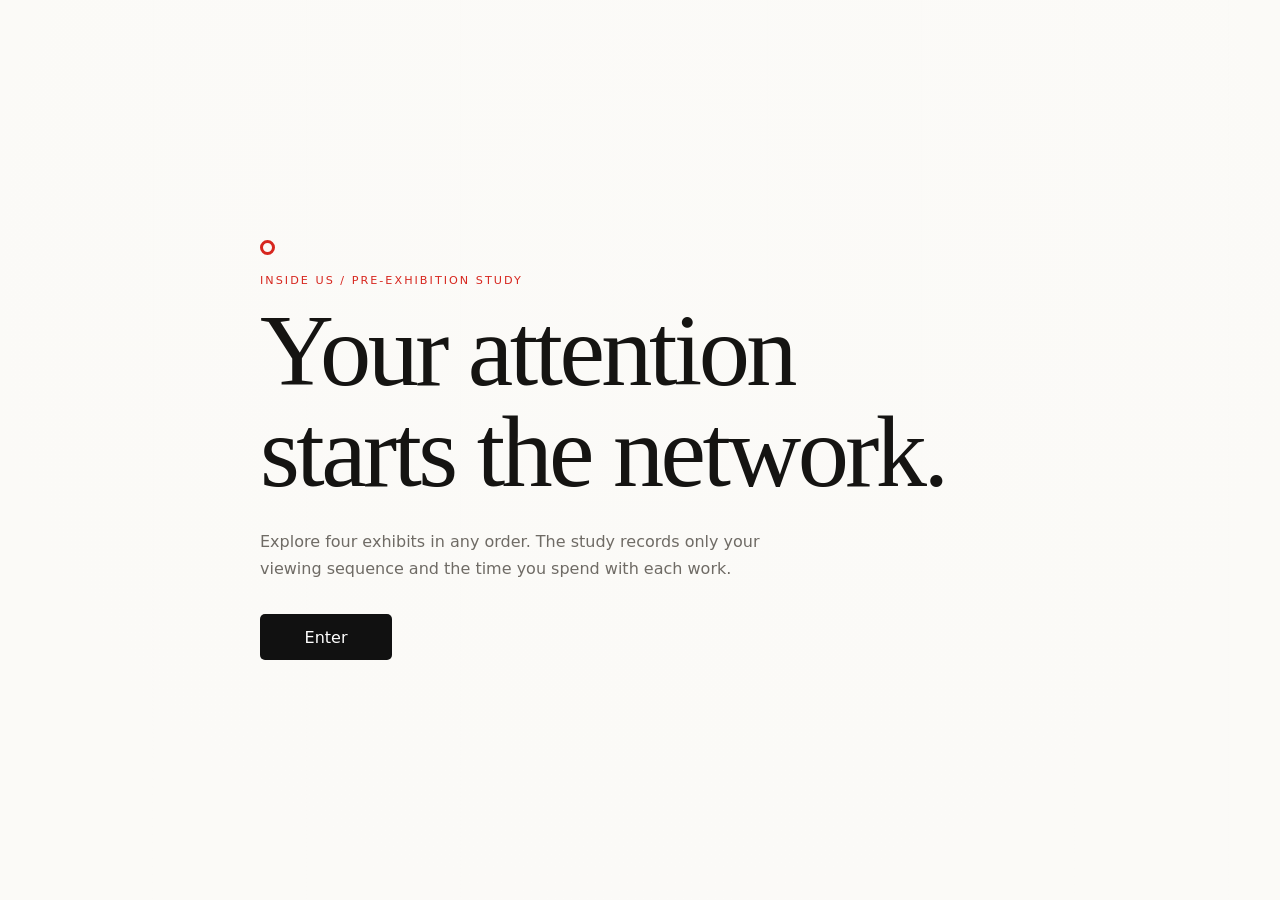
==== commit a95d856f: "Add files via upload" ====
--- a/web/index.html
+++ b/web/index.html
@@ -11,7 +11,7 @@
   <section id="visitor-test" class="visitor-test" aria-labelledby="visitor-test-title">
     <div id="test-welcome" class="test-welcome">
       <span class="test-mark" aria-hidden="true"></span>
-      <p class="test-kicker">Living Trace / Pre-exhibition study</p>
+      <p class="test-kicker">Inside Us / Pre-exhibition study</p>
       <h1 id="visitor-test-title">Your attention<br>starts the network.</h1>
       <p>
         Explore four exhibits in any order. The study records only your viewing
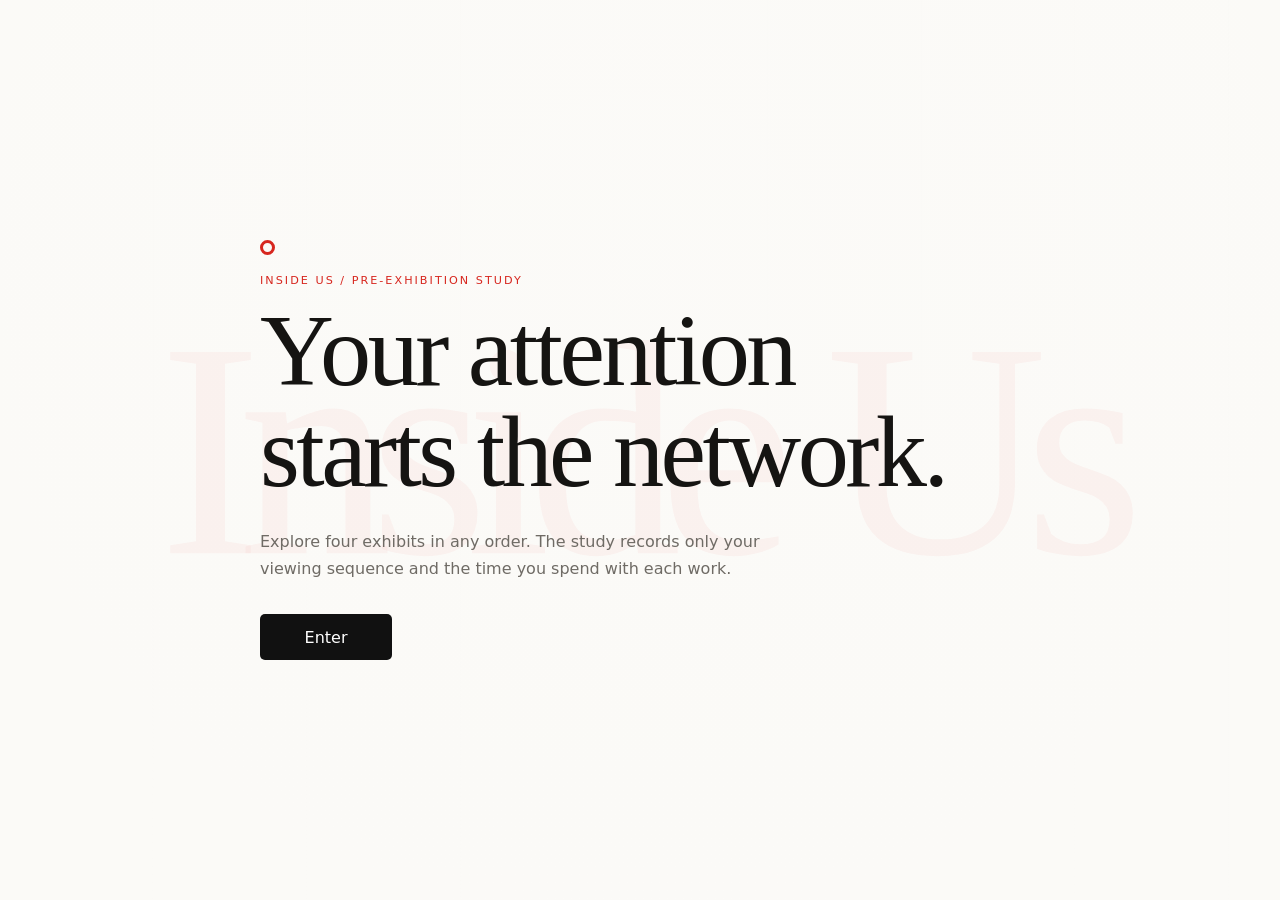
==== commit 10a9384e: "Add files via upload" ====
--- a/web/index.html
+++ b/web/index.html
@@ -125,6 +125,11 @@
       </div>
     </header>
 
+    <aside class="returning-visitor-note" aria-label="Returning visitor information">
+      <strong>Welcome back, Visitor V017</strong>
+      <span>Your visit · 10 July 2026</span>
+    </aside>
+
     <section id="exhibition" class="hero inside-us-hero" aria-labelledby="hero-title">
       <div class="hero-copy">
         <p class="eyebrow">Visitor-generated capillary network</p>
@@ -170,6 +175,55 @@
         <span id="error-detail"></span>
         <span>Run <code>python -m http.server 8000</code>, then open <code>/web/</code>.</span>
       </section>
+    </section>
+
+    <section class="timeline-section" aria-labelledby="timeline-title">
+      <div class="timeline-intro">
+        <p class="section-kicker blue-kicker">Exhibition timeline</p>
+        <h2 id="timeline-title">Watch the exhibition grow</h2>
+        <p>Explore how visitor traces accumulate throughout Inside Us.</p>
+      </div>
+      <div id="exhibition-date-strip" class="exhibition-date-strip" aria-label="Exhibition timeline from 1 July to 30 July 2026">
+        <div class="date-strip-heading">
+          <span>Opening · 01 July 2026</span>
+          <div class="timeline-current-state" aria-live="polite">
+            <strong id="timeline-current-date">01 July 2026</strong>
+            <span id="timeline-current-visitors">0 accumulated visitors</span>
+          </div>
+          <span>End · 30 July 2026</span>
+        </div>
+        <div id="date-timeline-viewport" class="date-timeline-viewport">
+          <div id="date-timeline-track" class="date-timeline-track"></div>
+        </div>
+        <div id="visitor-date-key" class="visitor-date-key">
+          <span aria-hidden="true"></span>
+          Your visit · 10 July 2026
+        </div>
+      </div>
+    </section>
+
+    <section class="editorial-section memory-scales" aria-labelledby="memory-scales-title">
+      <header class="section-heading compact-heading">
+        <p class="section-kicker">Three scales of memory</p>
+        <h2 id="memory-scales-title">One visit can be read<br>at three different scales.</h2>
+      </header>
+      <div class="memory-scale-list">
+        <article class="memory-scale personal-scale">
+          <p>Your journey</p>
+          <h3>This is me.</h3>
+          <span>A personal trace of your route, viewing order and time with each exhibit.</span>
+        </article>
+        <article class="memory-scale session-scale">
+          <p>Session trace</p>
+          <h3>This was us.</h3>
+          <span>Individual journeys from the same session combine into a shared network.</span>
+        </article>
+        <article class="memory-scale exhibition-scale">
+          <p>Exhibition memory</p>
+          <h3>This is what we left behind.</h3>
+          <span>Completed sessions gradually accumulate into a longer history of the exhibition.</span>
+        </article>
+      </div>
     </section>
 
     <section class="mode-story" aria-live="polite">
@@ -241,28 +295,6 @@
       </article>
     </section>
 
-    <section class="timeline-section" aria-labelledby="timeline-title">
-      <div class="timeline-intro">
-        <p class="section-kicker blue-kicker">Exhibition timeline</p>
-        <h2 id="timeline-title">Watch the exhibition grow</h2>
-        <p>Explore how visitor traces accumulate throughout Inside Us.</p>
-      </div>
-      <div id="exhibition-date-strip" class="exhibition-date-strip" aria-label="Exhibition timeline from 1 July to 30 July 2026">
-      <div class="date-strip-heading">
-        <span>Opening · 01 July 2026</span>
-        <strong id="timeline-current-date">01 July 2026</strong>
-        <span>End · 30 July 2026</span>
-      </div>
-      <div id="date-timeline-viewport" class="date-timeline-viewport">
-        <div id="date-timeline-track" class="date-timeline-track"></div>
-      </div>
-      <div id="visitor-date-key" class="visitor-date-key">
-        <span aria-hidden="true"></span>
-        Your visit · 10 July 2026
-      </div>
-      </div>
-    </section>
-
     <section id="about" class="editorial-section about-exhibition" aria-labelledby="about-title">
       <header class="section-heading">
         <p class="section-kicker red-kicker">About the exhibition</p>
@@ -275,52 +307,64 @@
       </header>
       <div class="exhibit-editorial-grid">
         <article class="exhibit-editorial">
-          <div class="editorial-organ"><img src="./assets/brain.png" alt="White sculptural model of a brain"></div>
+          <button class="editorial-organ-button" type="button" data-exhibit-info="Brain" aria-label="View the Brain exhibit introduction">
+            <span class="editorial-organ"><img src="./assets/brain.png" alt="White sculptural model of a brain"></span>
+            <span class="editorial-view-label">
+              <span class="editorial-view-copy">
+                <span class="editorial-view-idle">View exhibit</span>
+                <span class="editorial-view-active" aria-hidden="true">Viewing</span>
+              </span>
+              <span class="editorial-view-arrow" aria-hidden="true">↗</span>
+            </span>
+          </button>
           <p>01 — Brain</p>
           <h3>Connection</h3>
           <span>Thought, memory and connection.</span>
         </article>
         <article class="exhibit-editorial">
-          <div class="editorial-organ"><img src="./assets/eye.png" alt="White sculptural model of an eye"></div>
+          <button class="editorial-organ-button" type="button" data-exhibit-info="Eye" aria-label="View the Eye exhibit introduction">
+            <span class="editorial-organ"><img src="./assets/eye.png" alt="White sculptural model of an eye"></span>
+            <span class="editorial-view-label">
+              <span class="editorial-view-copy">
+                <span class="editorial-view-idle">View exhibit</span>
+                <span class="editorial-view-active" aria-hidden="true">Viewing</span>
+              </span>
+              <span class="editorial-view-arrow" aria-hidden="true">↗</span>
+            </span>
+          </button>
           <p>02 — Eye</p>
           <h3>Perception</h3>
           <span>Vision, perception and observation.</span>
         </article>
         <article class="exhibit-editorial">
-          <div class="editorial-organ"><img src="./assets/heart.png" alt="White sculptural model of a heart"></div>
+          <button class="editorial-organ-button" type="button" data-exhibit-info="Heart" aria-label="View the Heart exhibit introduction">
+            <span class="editorial-organ"><img src="./assets/heart.png" alt="White sculptural model of a heart"></span>
+            <span class="editorial-view-label">
+              <span class="editorial-view-copy">
+                <span class="editorial-view-idle">View exhibit</span>
+                <span class="editorial-view-active" aria-hidden="true">Viewing</span>
+              </span>
+              <span class="editorial-view-arrow" aria-hidden="true">↗</span>
+            </span>
+          </button>
           <p>03 — Heart</p>
           <h3>Rhythm</h3>
           <span>Rhythm, circulation and movement.</span>
         </article>
         <article class="exhibit-editorial">
-          <div class="editorial-organ"><img src="./assets/lung.png" alt="White sculptural model of lungs"></div>
+          <button class="editorial-organ-button" type="button" data-exhibit-info="Lung" aria-label="View the Lung exhibit introduction">
+            <span class="editorial-organ"><img src="./assets/lung.png" alt="White sculptural model of lungs"></span>
+            <span class="editorial-view-label">
+              <span class="editorial-view-copy">
+                <span class="editorial-view-idle">View exhibit</span>
+                <span class="editorial-view-active" aria-hidden="true">Viewing</span>
+              </span>
+              <span class="editorial-view-arrow" aria-hidden="true">↗</span>
+            </span>
+          </button>
           <p>04 — Lung</p>
           <h3>Exchange</h3>
           <span>Breath, exchange and flow.</span>
-        </article>
-      </div>
-    </section>
-
-    <section class="editorial-section memory-scales" aria-labelledby="memory-scales-title">
-      <header class="section-heading compact-heading">
-        <p class="section-kicker">Three scales of memory</p>
-        <h2 id="memory-scales-title">One visit can be read<br>at three different scales.</h2>
-      </header>
-      <div class="memory-scale-list">
-        <article class="memory-scale personal-scale">
-          <p>Your journey</p>
-          <h3>This is me.</h3>
-          <span>A personal trace of your route, viewing order and time with each exhibit.</span>
-        </article>
-        <article class="memory-scale session-scale">
-          <p>Session trace</p>
-          <h3>This was us.</h3>
-          <span>Individual journeys from the same session combine into a shared network.</span>
-        </article>
-        <article class="memory-scale exhibition-scale">
-          <p>Exhibition memory</p>
-          <h3>This is what we left behind.</h3>
-          <span>Completed sessions gradually accumulate into a longer history of the exhibition.</span>
         </article>
       </div>
     </section>
@@ -497,6 +541,22 @@
     </footer>
   </main>
 
+  <dialog id="exhibition-info-dialog" class="exhibition-info-dialog" aria-labelledby="exhibition-info-title">
+    <button id="close-exhibition-info-icon" class="exhibition-info-close" type="button" aria-label="Close exhibit introduction">×</button>
+    <div class="exhibition-info-layout">
+      <div class="exhibition-info-image-wrap">
+        <img id="exhibition-info-image" src="" alt="">
+      </div>
+      <div class="exhibition-info-copy">
+        <p id="exhibition-info-index" class="test-kicker"></p>
+        <h2 id="exhibition-info-title"></h2>
+        <p id="exhibition-info-description" class="exhibition-info-description"></p>
+        <p id="exhibition-info-question" class="exhibition-info-question"></p>
+        <button id="close-exhibition-info" class="editorial-action" type="button">Return to exhibition</button>
+      </div>
+    </div>
+  </dialog>
+
   <script src="./app.js" defer></script>
 </body>
 </html>
--- a/web/style.css
+++ b/web/style.css
@@ -50,12 +50,36 @@
 }
 
 .test-welcome {
-  display: grid;
+  position: relative;
+  display: grid;
+  isolation: isolate;
   width: min(760px, 100%);
   min-height: calc(100vh - clamp(2.5rem, 8vw, 7rem));
   align-content: center;
   justify-items: start;
   margin: 0 auto;
+}
+
+.test-welcome::before {
+  position: absolute;
+  top: 50%;
+  left: 50%;
+  z-index: 0;
+  color: rgba(215, 39, 31, 0.038);
+  font-family: Georgia, "Times New Roman", serif;
+  font-size: clamp(10rem, 24vw, 28rem);
+  font-weight: 400;
+  letter-spacing: -0.075em;
+  line-height: 0.8;
+  white-space: nowrap;
+  pointer-events: none;
+  content: "Inside Us";
+  transform: translate(-50%, -50%);
+}
+
+.test-welcome > * {
+  position: relative;
+  z-index: 1;
 }
 
 .test-mark {
@@ -175,10 +199,12 @@
   border: 0;
   border-bottom: 1px solid var(--line-dark);
   cursor: pointer;
+  transition: background-color 240ms ease, border-color 240ms ease;
 }
 
 .exhibit-choice:hover,
 .exhibit-choice:focus-visible {
+  background: rgba(220, 40, 40, 0.032);
   border-bottom-color: var(--red);
 }
 
@@ -199,6 +225,7 @@
   margin-bottom: 1rem;
   overflow: hidden;
   background: rgba(255, 255, 255, 0.66);
+  transition: background-color 220ms ease;
 }
 
 .choice-image img {
@@ -206,11 +233,17 @@
   height: 84%;
   object-fit: contain;
   filter: drop-shadow(0 13px 10px rgba(33, 27, 22, 0.15));
-  transition: transform 320ms ease;
-}
-
-.exhibit-choice:hover .choice-image img {
-  transform: scale(1.035);
+  transition: transform 240ms ease;
+}
+
+.exhibit-choice:hover .choice-image,
+.exhibit-choice:focus-visible .choice-image {
+  background: transparent;
+}
+
+.exhibit-choice:hover .choice-image img,
+.exhibit-choice:focus-visible .choice-image img {
+  transform: scale(1.02);
 }
 
 .choice-name {
@@ -631,6 +664,20 @@
   font-weight: 400;
 }
 
+.timeline-current-state {
+  display: grid;
+  justify-items: center;
+  gap: 0.15rem;
+}
+
+.timeline-current-state > span {
+  color: var(--blue);
+  font-size: 0.58rem;
+  font-weight: 600;
+  letter-spacing: 0.08em;
+  text-transform: uppercase;
+}
+
 .date-timeline-viewport {
   position: relative;
   min-width: 0;
@@ -1336,6 +1383,36 @@
   background: var(--paper);
 }
 
+.returning-visitor-note {
+  position: fixed;
+  right: clamp(0.8rem, 2vw, 1.8rem);
+  bottom: clamp(0.8rem, 2vw, 1.6rem);
+  z-index: 30;
+  display: grid;
+  justify-items: end;
+  gap: 0.18rem;
+  padding: 0.7rem 0.85rem 0.65rem;
+  color: var(--ink);
+  text-align: right;
+  background: rgba(251, 250, 247, 0.91);
+  border-top: 1px solid var(--red);
+  backdrop-filter: blur(7px);
+  pointer-events: none;
+}
+
+.returning-visitor-note strong {
+  font-family: Georgia, "Times New Roman", serif;
+  font-size: 0.98rem;
+  font-weight: 400;
+}
+
+.returning-visitor-note span {
+  color: var(--red);
+  font-size: 0.58rem;
+  letter-spacing: 0.08em;
+  text-transform: uppercase;
+}
+
 #app .site-header {
   display: grid;
   grid-template-columns: minmax(280px, 1fr) auto auto;
@@ -1369,8 +1446,12 @@
 }
 
 .inside-us-hero {
-  height: clamp(620px, 72vw, 760px);
-  min-height: 620px;
+  height: 456px;
+  min-height: 456px;
+}
+
+.inside-us-hero #network-canvas {
+  height: 590px;
 }
 
 .inside-us-hero::after {
@@ -1557,8 +1638,8 @@
 .journey-facts dd {
   margin: 0;
   font-family: Georgia, "Times New Roman", serif;
-  font-size: clamp(1.15rem, 2vw, 2rem);
-  line-height: 1.35;
+  font-size: clamp(1rem, 1.25vw, 1.35rem);
+  line-height: 1.28;
 }
 
 .journey-route-fact dd {
@@ -1617,16 +1698,17 @@
 
 .timeline-section {
   display: grid;
-  grid-template-columns: minmax(260px, 0.42fr) minmax(0, 1.58fr);
-  gap: clamp(2rem, 6vw, 7rem);
-  padding: clamp(4rem, 8vw, 8rem) clamp(1rem, 4vw, 5rem);
+  grid-template-columns: minmax(260px, 0.4fr) minmax(0, 1.6fr);
+  align-items: center;
+  gap: clamp(1.5rem, 3vw, 3.5rem);
+  padding: clamp(1rem, 1.6vw, 1.7rem) clamp(1rem, 4vw, 5rem);
   border-bottom: 1px solid var(--line);
 }
 
 .timeline-intro h2 {
   margin: 0;
   font-family: Georgia, "Times New Roman", serif;
-  font-size: clamp(2.4rem, 4vw, 4.5rem);
+  font-size: clamp(1.55rem, 2vw, 2.2rem);
   font-weight: 400;
   letter-spacing: -0.035em;
   line-height: 0.98;
@@ -1634,18 +1716,30 @@
 
 .timeline-intro > p:last-child {
   max-width: 360px;
-  margin: 1.25rem 0 0;
-  color: var(--muted);
-  line-height: 1.7;
+  margin: 0.55rem 0 0;
+  color: var(--muted);
+  line-height: 1.5;
 }
 
 .timeline-section .exhibition-date-strip {
   grid-template-columns: 1fr;
   gap: 0.7rem;
-  min-height: 210px;
+  min-height: 94px;
   padding: 0;
   background: transparent;
   border: 0;
+}
+
+.timeline-section .date-timeline-track {
+  min-height: 52px;
+}
+
+.timeline-section .date-timeline-track::before {
+  top: 23px;
+}
+
+.timeline-section .date-tick {
+  height: 50px;
 }
 
 .timeline-section .date-strip-heading {
@@ -1722,6 +1816,80 @@
   margin-bottom: 1.5rem;
   overflow: hidden;
   background: rgba(255, 255, 255, 0.35);
+  transition: background-color 220ms ease;
+}
+
+.editorial-organ-button {
+  display: block;
+  width: 100%;
+  margin: 0 0 1.5rem;
+  padding: 0;
+  color: var(--ink);
+  text-align: left;
+  background: transparent;
+  border: 0;
+  cursor: pointer;
+  transition: background-color 240ms ease;
+}
+
+.editorial-organ-button .editorial-organ {
+  margin-bottom: 0;
+}
+
+.editorial-view-label {
+  position: relative;
+  display: flex;
+  align-items: center;
+  justify-content: space-between;
+  min-height: 38px;
+  padding: 0.65rem 0;
+  color: var(--muted);
+  font-size: 0.62rem;
+  letter-spacing: 0.11em;
+  text-transform: uppercase;
+  border-bottom: 1px solid var(--line);
+  transition: color 180ms ease, border-color 180ms ease;
+}
+
+.editorial-view-copy {
+  display: grid;
+}
+
+.editorial-view-idle,
+.editorial-view-active {
+  grid-area: 1 / 1;
+  transition: opacity 200ms ease;
+}
+
+.editorial-view-active {
+  color: var(--red);
+  opacity: 0;
+}
+
+.editorial-organ-button:hover .editorial-view-label,
+.editorial-organ-button:focus-visible .editorial-view-label {
+  color: var(--red);
+  border-color: var(--red);
+}
+
+.editorial-organ-button:hover,
+.editorial-organ-button:focus-visible {
+  background: rgba(220, 40, 40, 0.032);
+}
+
+.editorial-organ-button:hover .editorial-view-idle,
+.editorial-organ-button:focus-visible .editorial-view-idle {
+  opacity: 0;
+}
+
+.editorial-organ-button:hover .editorial-view-active,
+.editorial-organ-button:focus-visible .editorial-view-active {
+  opacity: 1;
+}
+
+.editorial-organ-button:hover .editorial-view-arrow,
+.editorial-organ-button:focus-visible .editorial-view-arrow {
+  color: var(--red);
 }
 
 .editorial-organ img {
@@ -1729,6 +1897,17 @@
   height: 88%;
   object-fit: contain;
   filter: drop-shadow(0 16px 12px rgba(36, 29, 24, 0.13));
+  transition: transform 240ms ease;
+}
+
+.editorial-organ-button:hover .editorial-organ,
+.editorial-organ-button:focus-visible .editorial-organ {
+  background: transparent;
+}
+
+.editorial-organ-button:hover .editorial-organ img,
+.editorial-organ-button:focus-visible .editorial-organ img {
+  transform: scale(1.02);
 }
 
 .exhibit-editorial > p {
@@ -1755,6 +1934,26 @@
   margin-bottom: clamp(3rem, 6vw, 6rem);
 }
 
+.memory-scales {
+  display: grid;
+  grid-template-columns: minmax(270px, 0.9fr) minmax(0, 3fr);
+  align-items: stretch;
+  gap: clamp(2rem, 4vw, 5rem);
+  padding-top: clamp(4rem, 6vw, 7rem);
+  padding-bottom: clamp(4rem, 6vw, 7rem);
+}
+
+.memory-scales .compact-heading {
+  display: block;
+  margin: 0;
+  padding-right: clamp(0rem, 2vw, 2rem);
+}
+
+.memory-scales .compact-heading h2 {
+  font-size: clamp(1.9rem, 2.3vw, 2.8rem);
+  line-height: 1.02;
+}
+
 .memory-scale-list,
 .process-list,
 .mapping-list {
@@ -1768,7 +1967,7 @@
 }
 
 .memory-scale {
-  min-height: 340px;
+  min-height: 300px;
   padding: 1.6rem clamp(1rem, 3vw, 3rem) 2rem;
   border-top: 2px solid currentColor;
 }
@@ -1798,9 +1997,9 @@
 }
 
 .memory-scale h3 {
-  margin: 4rem 0 1.1rem;
-  font-family: Georgia, "Times New Roman", serif;
-  font-size: clamp(2.4rem, 4vw, 4.8rem);
+  margin: 3.4rem 0 1.1rem;
+  font-family: Georgia, "Times New Roman", serif;
+  font-size: clamp(2.1rem, 3.15vw, 3.9rem);
   font-weight: 400;
   letter-spacing: -0.035em;
   line-height: 0.98;
@@ -2011,6 +2210,104 @@
   display: none !important;
 }
 
+.exhibition-info-dialog {
+  width: min(1080px, calc(100% - 2rem));
+  max-height: calc(100vh - 2rem);
+  padding: 0;
+  overflow: auto;
+  color: var(--ink);
+  background: var(--paper-bright);
+  border: 1px solid var(--line-dark);
+  border-radius: 2px;
+  box-shadow: 0 24px 80px rgba(20, 16, 12, 0.2);
+}
+
+.exhibition-info-dialog::backdrop {
+  background: rgba(247, 245, 240, 0.9);
+  backdrop-filter: blur(7px);
+}
+
+.exhibition-info-close {
+  position: absolute;
+  top: 1rem;
+  right: 1rem;
+  z-index: 2;
+  display: grid;
+  width: 38px;
+  height: 38px;
+  place-items: center;
+  padding: 0;
+  color: var(--ink);
+  font-family: Georgia, "Times New Roman", serif;
+  font-size: 1.6rem;
+  background: rgba(251, 250, 247, 0.9);
+  border: 1px solid var(--line-dark);
+  border-radius: 50%;
+  cursor: pointer;
+}
+
+.exhibition-info-close:hover {
+  color: var(--red);
+  border-color: var(--red);
+}
+
+.exhibition-info-layout {
+  display: grid;
+  grid-template-columns: minmax(0, 1.12fr) minmax(330px, 0.88fr);
+  min-height: 640px;
+}
+
+.exhibition-info-image-wrap {
+  display: grid;
+  min-height: 0;
+  place-items: center;
+  padding: clamp(2rem, 5vw, 5rem);
+  background: var(--paper);
+}
+
+.exhibition-info-image-wrap img {
+  width: 100%;
+  height: min(67vh, 550px);
+  object-fit: contain;
+  filter: drop-shadow(0 18px 14px rgba(33, 27, 22, 0.16));
+}
+
+.exhibition-info-copy {
+  display: grid;
+  align-content: center;
+  padding: clamp(2rem, 5vw, 5rem);
+}
+
+.exhibition-info-copy h2 {
+  margin: 0 0 1.5rem;
+  font-family: Georgia, "Times New Roman", serif;
+  font-size: clamp(3.4rem, 6vw, 6.5rem);
+  font-weight: 400;
+  letter-spacing: -0.04em;
+  line-height: 0.95;
+}
+
+.exhibition-info-description,
+.exhibition-info-question {
+  margin: 0;
+  color: var(--muted);
+  line-height: 1.75;
+}
+
+.exhibition-info-question {
+  margin-top: 1.6rem;
+  padding-top: 1.6rem;
+  color: var(--ink);
+  font-family: Georgia, "Times New Roman", serif;
+  font-size: 1.2rem;
+  border-top: 1px solid var(--line);
+}
+
+.exhibition-info-copy .editorial-action {
+  justify-self: start;
+  margin-top: 2rem;
+}
+
 @media (max-width: 1120px) {
   #app .site-header {
     grid-template-columns: 1fr auto;
@@ -2023,6 +2320,10 @@
   .mode-panel {
     grid-template-columns: minmax(240px, 0.72fr) minmax(450px, 1.28fr);
     gap: 3rem;
+  }
+
+  .memory-scales {
+    grid-template-columns: 1fr;
   }
 
   .section-heading {
@@ -2073,6 +2374,20 @@
   #app .brand-name {
     font-size: 0.66rem;
     letter-spacing: 0.22em;
+  }
+
+  .returning-visitor-note {
+    right: 0.55rem;
+    bottom: 0.55rem;
+    padding: 0.5rem 0.6rem;
+  }
+
+  .returning-visitor-note strong {
+    font-size: 0.82rem;
+  }
+
+  .returning-visitor-note span {
+    font-size: 0.5rem;
   }
 
   .experience-option {
@@ -2168,7 +2483,9 @@
   }
 
   .timeline-section {
-    gap: 3.5rem;
+    gap: 1.5rem;
+    padding-top: 2.5rem;
+    padding-bottom: 2.5rem;
   }
 
   .timeline-section .date-strip-heading {
@@ -2254,6 +2571,28 @@
   .visit-section,
   .project-context {
     gap: 3.5rem;
+  }
+
+  .exhibition-info-layout {
+    grid-template-columns: 1fr;
+    min-height: 0;
+  }
+
+  .exhibition-info-image-wrap {
+    min-height: 330px;
+    padding: 2rem;
+  }
+
+  .exhibition-info-image-wrap img {
+    height: 310px;
+  }
+
+  .exhibition-info-copy {
+    padding: 2rem 1.5rem 2.5rem;
+  }
+
+  .exhibition-info-copy h2 {
+    font-size: clamp(3rem, 16vw, 5rem);
   }
 }
 
